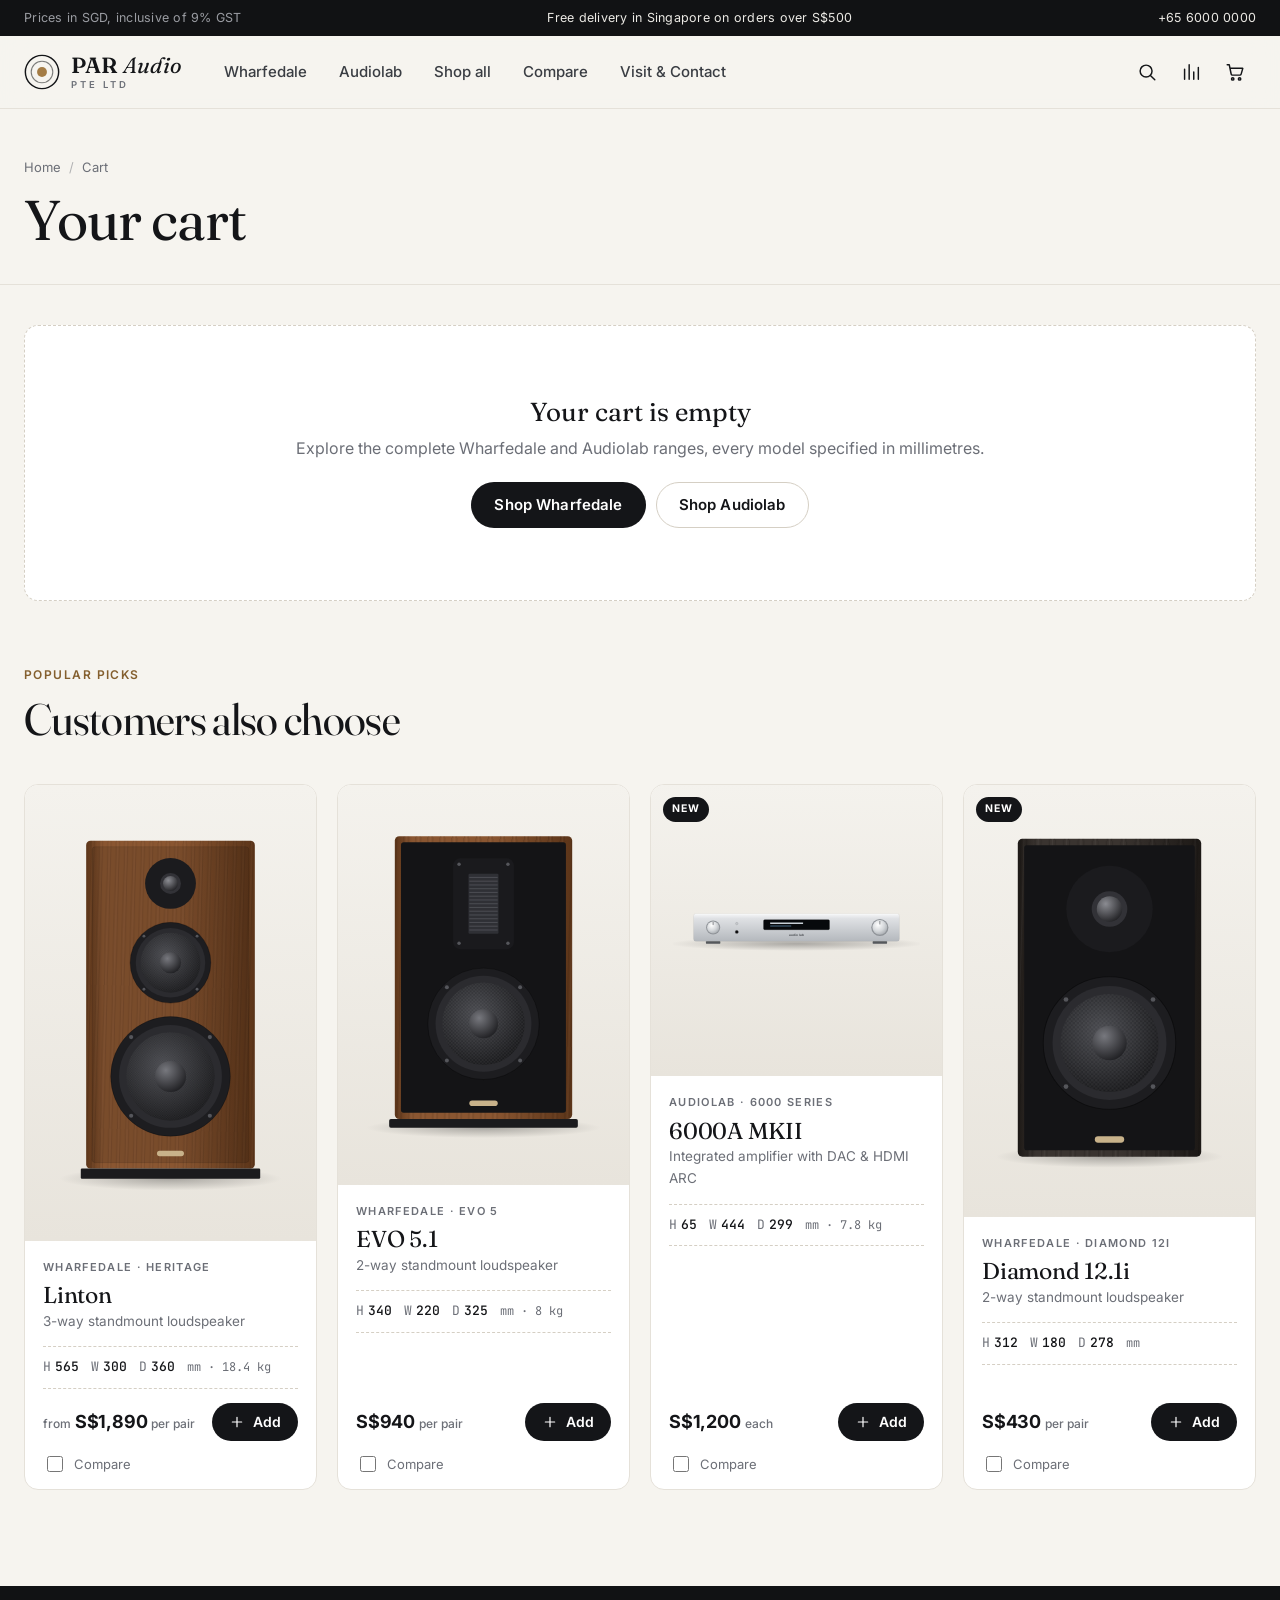
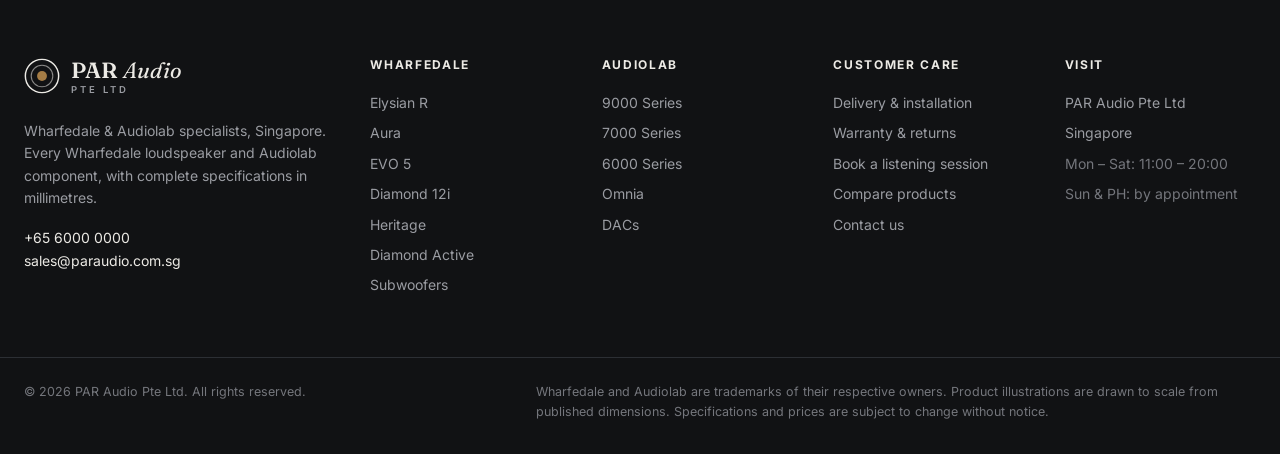
==== cart.html @ 2777f7d5 "Build PAR Audio Pte Ltd storefront for Wharfedale and Audiolab Static e-commerce site covering the c" ====
<!doctype html>
<html lang="en-SG">
<head>
  <meta charset="utf-8">
  <meta name="viewport" content="width=device-width, initial-scale=1">
  <title>Your cart — PAR Audio Pte Ltd</title>
  <meta name="description" content="Review your Wharfedale and Audiolab selection and send your order request to PAR Audio Pte Ltd.">
  <meta name="theme-color" content="#111214">
  <meta name="robots" content="noindex">
  <link rel="icon" href="assets/img/favicon.svg" type="image/svg+xml">
  <link rel="preconnect" href="https://fonts.googleapis.com">
  <link rel="preconnect" href="https://fonts.gstatic.com" crossorigin>
  <link rel="stylesheet" href="https://fonts.googleapis.com/css2?family=Fraunces:ital,opsz,wght@0,9..144,300..600;1,9..144,300..600&family=Inter:wght@400;500;600;700&family=JetBrains+Mono:wght@400;500&display=swap">
  <link rel="stylesheet" href="assets/css/styles.css">
</head>
<body data-page="cart">
  <a class="visually-hidden" href="#main">Skip to content</a>
  <header id="site-header"></header>

  <main id="main">
    <section class="page-head" id="cart-head">
      <div class="container">
        <nav class="breadcrumb" aria-label="Breadcrumb"><a href="index.html">Home</a><span aria-hidden="true">/</span><span>Cart</span></nav>
        <h1>Your cart</h1>
      </div>
    </section>
    <div class="container" id="cart-root"></div>
  </main>

  <footer id="site-footer"></footer>

  <script src="assets/js/data.js"></script>
  <script src="assets/js/render.js"></script>
  <script src="assets/js/app.js"></script>
  <script src="assets/js/pages/cart.js"></script>
</body>
</html>
---- assets/css/styles.css ----
/* =====================================================================
   PAR Audio Pte Ltd — storefront styles
   ===================================================================== */

:root {
  --paper: #f6f4ef;
  --surface: #ffffff;
  --ink: #141518;
  --ink-2: #3a3d43;
  --muted: #6c6f77;
  --line: #e5e1d9;
  --line-2: #d5cfc4;
  --accent: #a47c45;
  --accent-strong: #845f2e;
  --accent-soft: #f2e9db;
  --dark: #111214;
  --dark-2: #1b1d20;
  --dark-line: #2c2f34;
  --on-dark: #eceae5;
  --on-dark-muted: #9a9ca2;
  --ok: #2f7a4f;
  --danger: #b23b2e;
  --stage-a: #f4f2ed;
  --stage-b: #e8e4dc;

  --radius: 14px;
  --radius-sm: 8px;
  --shadow-sm: 0 1px 2px rgba(20, 21, 24, .05);
  --shadow: 0 1px 2px rgba(20, 21, 24, .04), 0 10px 30px rgba(20, 21, 24, .07);
  --shadow-lg: 0 24px 60px rgba(20, 21, 24, .16);

  --f-display: 'Fraunces', 'Iowan Old Style', 'Palatino Linotype', Georgia, serif;
  --f-body: 'Inter', -apple-system, BlinkMacSystemFont, 'Segoe UI', Roboto, Helvetica, Arial, sans-serif;
  --f-mono: 'JetBrains Mono', ui-monospace, SFMono-Regular, Menlo, Consolas, monospace;

  --header-h: 72px;
  --gutter: 24px;
}

*, *::before, *::after { box-sizing: border-box; }
html { -webkit-text-size-adjust: 100%; scroll-behavior: smooth; }
body {
  margin: 0;
  background: var(--paper);
  color: var(--ink);
  font: 400 16px/1.6 var(--f-body);
  -webkit-font-smoothing: antialiased;
  text-rendering: optimizeLegibility;
  overflow-x: hidden;
}
img, svg { display: block; max-width: 100%; }
a { color: inherit; text-decoration: none; }
button, input, select, textarea { font: inherit; color: inherit; }
button { cursor: pointer; }
h1, h2, h3, h4 { margin: 0; line-height: 1.15; font-weight: 500; }
p { margin: 0; }
ul { margin: 0; padding: 0; list-style: none; }
[hidden] { display: none !important; }
:focus-visible { outline: 2px solid var(--accent); outline-offset: 2px; border-radius: 4px; }
::selection { background: var(--accent-soft); }

.container { width: 100%; max-width: 1320px; margin: 0 auto; padding: 0 var(--gutter); }
.mono { font-family: var(--f-mono); font-feature-settings: 'zero' 0; }
.muted { color: var(--muted); }
.visually-hidden { position: absolute !important; width: 1px; height: 1px; overflow: hidden; clip: rect(0 0 0 0); white-space: nowrap; }
a.visually-hidden:focus {
  position: fixed !important; left: 16px; top: 12px; z-index: 200; width: auto; height: auto; clip: auto; overflow: visible;
  padding: 10px 16px; border-radius: 8px; background: var(--ink); color: #fff; font-weight: 600;
}

.eyebrow {
  font-size: 12px; font-weight: 600; letter-spacing: .12em; text-transform: uppercase; color: var(--accent-strong);
}
.display { font-family: var(--f-display); font-weight: 400; letter-spacing: -.015em; font-variation-settings: 'opsz' 96; }

/* ---------------------------------------------------------------------
   Buttons
   --------------------------------------------------------------------- */
.btn {
  display: inline-flex; align-items: center; justify-content: center; gap: 8px;
  height: 46px; padding: 0 22px; border-radius: 999px; border: 1px solid transparent;
  font-size: 15px; font-weight: 600; letter-spacing: .01em; white-space: nowrap;
  transition: background .2s, color .2s, border-color .2s, transform .15s, box-shadow .2s;
}
.btn svg { width: 18px; height: 18px; fill: none; stroke: currentColor; stroke-width: 1.8; stroke-linecap: round; stroke-linejoin: round; }
.btn:active { transform: translateY(1px); }
.btn-primary { background: var(--accent); color: #fff; }
.btn-primary:hover { background: var(--accent-strong); }
.btn-dark { background: var(--ink); color: #fff; }
.btn-dark:hover { background: #2a2c31; }
.btn-light { background: #fff; color: var(--ink); }
.btn-light:hover { background: var(--accent-soft); }
.btn-outline { background: transparent; border-color: var(--line-2); color: var(--ink); }
.btn-outline:hover { border-color: var(--ink); }
.btn-outline-light { background: transparent; border-color: rgba(255,255,255,.35); color: #fff; }
.btn-outline-light:hover { border-color: #fff; background: rgba(255,255,255,.06); }
.btn-ghost { background: transparent; color: var(--muted); }
.btn-ghost:hover { color: var(--ink); }
.btn-sm { height: 38px; padding: 0 16px; font-size: 14px; }
.btn-lg { height: 54px; padding: 0 30px; font-size: 16px; }
.btn-block { width: 100%; }
.btn[disabled] { opacity: .5; pointer-events: none; }

.icon-btn {
  position: relative; display: inline-grid; place-items: center; width: 42px; height: 42px;
  border-radius: 999px; border: 0; background: transparent; color: var(--ink); transition: background .2s;
}
.icon-btn:hover { background: rgba(20, 21, 24, .06); }
.icon-btn svg { width: 22px; height: 22px; fill: none; stroke: currentColor; stroke-width: 1.6; stroke-linecap: round; stroke-linejoin: round; }
.icon-btn .count {
  position: absolute; top: 3px; right: 1px; min-width: 18px; height: 18px; padding: 0 5px; border-radius: 999px;
  background: var(--accent); color: #fff; font-size: 11px; font-weight: 700; line-height: 18px; text-align: center;
}

.link-arrow { display: inline-flex; align-items: center; gap: 6px; font-weight: 600; color: var(--ink); }
.link-arrow svg { width: 18px; height: 18px; fill: none; stroke: currentColor; stroke-width: 1.8; transition: transform .2s; }
.link-arrow:hover svg { transform: translateX(3px); }

/* ---------------------------------------------------------------------
   Header
   --------------------------------------------------------------------- */
.topbar { background: var(--dark); color: var(--on-dark-muted); font-size: 12.5px; letter-spacing: .02em; }
.topbar-inner { display: flex; justify-content: space-between; align-items: center; gap: 16px; height: 36px; }
.topbar a { color: var(--on-dark); }
.topbar-mid { color: var(--on-dark); }

#site-header { position: sticky; top: 0; z-index: 50; }
.header-main {
  background: rgba(246, 244, 239, .9); backdrop-filter: saturate(1.4) blur(14px); -webkit-backdrop-filter: saturate(1.4) blur(14px);
  border-bottom: 1px solid var(--line);
}
.header-inner { display: flex; align-items: center; gap: 28px; height: var(--header-h); }
.nav-toggle { display: none; }

.logo { display: inline-flex; align-items: center; gap: 11px; color: var(--ink); flex-shrink: 0; }
.logo-mark { width: 36px; height: 36px; }
.logo-text { display: flex; flex-direction: column; line-height: 1; }
.logo-word { font-family: var(--f-display); font-size: 22px; font-weight: 600; letter-spacing: .01em; }
.logo-word span { font-weight: 400; font-style: italic; }
.logo-sub { margin-top: 4px; font-size: 9.5px; font-weight: 600; letter-spacing: .32em; text-transform: uppercase; color: var(--muted); }

.primary-nav { flex: 1; }
.nav-list { display: flex; align-items: center; gap: 4px; }
.nav-item { position: static; }
.nav-link {
  display: inline-flex; align-items: center; height: var(--header-h); padding: 0 14px;
  font-size: 15px; font-weight: 500; color: var(--ink-2); position: relative;
}
.nav-link::after {
  content: ''; position: absolute; left: 14px; right: 14px; bottom: 20px; height: 1.5px; background: var(--accent);
  transform: scaleX(0); transform-origin: left; transition: transform .25s;
}
.nav-item:hover > .nav-link, .nav-item.is-active > .nav-link { color: var(--ink); }
.nav-item:hover > .nav-link::after, .nav-item.is-active > .nav-link::after { transform: scaleX(1); }

.mega {
  position: absolute; left: 0; right: 0; top: 100%;
  background: var(--surface); border-bottom: 1px solid var(--line); box-shadow: 0 30px 50px rgba(20,21,24,.08);
  opacity: 0; visibility: hidden; transform: translateY(-6px); transition: opacity .2s, transform .2s, visibility .2s;
}
.has-menu:hover .mega, .has-menu:focus-within .mega { opacity: 1; visibility: visible; transform: none; }
.mega-inner { max-width: 1320px; margin: 0 auto; padding: 32px var(--gutter) 36px; display: grid; grid-template-columns: 1fr 1fr 1.1fr; gap: 40px; }
.mega-title { font-size: 12px; font-weight: 600; letter-spacing: .12em; text-transform: uppercase; color: var(--muted); margin-bottom: 14px; }
.mega ul li a { display: block; padding: 6px 0; font-size: 15px; color: var(--ink-2); }
.mega ul li a:hover { color: var(--accent-strong); }
.mega-feature {
  display: grid; grid-template-columns: 1fr; align-items: end; border-radius: var(--radius); padding: 18px;
  background: linear-gradient(180deg, var(--stage-a), var(--stage-b)); min-height: 220px; position: relative; overflow: hidden;
}
.mega-svg { width: 100%; height: 180px; }
.mega-feature span { position: absolute; left: 18px; top: 16px; font-family: var(--f-display); font-size: 22px; }
.mega-feature em { display: block; font-family: var(--f-body); font-style: normal; font-size: 11px; font-weight: 600; letter-spacing: .12em; text-transform: uppercase; color: var(--accent-strong); margin-bottom: 4px; }

.header-actions { display: flex; align-items: center; gap: 2px; margin-left: auto; }

/* ---------------------------------------------------------------------
   Sections & headings
   --------------------------------------------------------------------- */
.section { padding: 96px 0; }
.section-tight { padding: 64px 0; }
.section-head { display: flex; align-items: end; justify-content: space-between; gap: 24px; margin-bottom: 40px; }
.section-head h2 { font-family: var(--f-display); font-size: clamp(30px, 3.6vw, 44px); font-weight: 400; letter-spacing: -.015em; margin-top: 10px; }
.section-head p.lead { color: var(--muted); max-width: 560px; margin-top: 12px; }
.page-head { padding: 48px 0 32px; border-bottom: 1px solid var(--line); }
.page-head h1 { font-family: var(--f-display); font-size: clamp(34px, 4.4vw, 56px); font-weight: 400; letter-spacing: -.02em; margin-top: 10px; }
.page-head p { color: var(--muted); margin-top: 12px; max-width: 680px; }
.breadcrumb { display: flex; flex-wrap: wrap; gap: 8px; font-size: 13px; color: var(--muted); }
.breadcrumb a:hover { color: var(--ink); }
.breadcrumb span[aria-hidden] { opacity: .5; }

/* ---------------------------------------------------------------------
   Hero
   --------------------------------------------------------------------- */
.hero {
  position: relative; overflow: hidden; color: var(--on-dark);
  background:
    radial-gradient(1200px 600px at 78% 30%, rgba(164, 124, 69, .16), transparent 60%),
    radial-gradient(800px 500px at 10% 100%, rgba(255, 255, 255, .04), transparent 60%),
    var(--dark);
}
.hero::before {
  content: ''; position: absolute; inset: 0; opacity: .5; pointer-events: none;
  background-image: linear-gradient(rgba(255,255,255,.035) 1px, transparent 1px), linear-gradient(90deg, rgba(255,255,255,.035) 1px, transparent 1px);
  background-size: 48px 48px; mask-image: linear-gradient(180deg, transparent, #000 30%, #000 70%, transparent);
  -webkit-mask-image: linear-gradient(180deg, transparent, #000 30%, #000 70%, transparent);
}
.hero-inner { position: relative; display: grid; grid-template-columns: minmax(0, 1fr) minmax(0, 1.15fr); gap: 48px; align-items: center; padding: 88px var(--gutter) 72px; }
.hero .eyebrow { color: #d6b98a; }
.hero h1 { font-family: var(--f-display); font-weight: 300; font-size: clamp(42px, 5.6vw, 76px); line-height: 1.02; letter-spacing: -.025em; margin: 18px 0 22px; }
.hero h1 em { font-style: italic; color: #e2c697; }
.hero p.lead { font-size: 18px; color: var(--on-dark-muted); max-width: 520px; }
.hero-cta { display: flex; flex-wrap: wrap; gap: 12px; margin-top: 34px; }
.hero-stats { display: flex; gap: 40px; margin-top: 48px; padding-top: 28px; border-top: 1px solid var(--dark-line); }
.hero-stats strong { display: block; font-family: var(--f-display); font-size: 34px; font-weight: 400; color: #fff; line-height: 1; }
.hero-stats span { font-size: 13px; color: var(--on-dark-muted); }
.hero-visual { position: relative; }
.hero-visual .lineup-svg { width: 100%; height: auto; max-height: 560px; }
.hero-caption { margin-top: 14px; font-size: 12.5px; color: var(--on-dark-muted); text-align: right; letter-spacing: .02em; }
.hero-caption .mono { color: #d6b98a; }
.hero .lu-h { fill: #d6b98a; font-family: var(--f-mono); }
.hero .lu-name { fill: var(--on-dark); font-family: var(--f-body); font-weight: 600; }
.hero .lu-sub { fill: var(--on-dark-muted); font-family: var(--f-body); }
.hero .lu-axis { stroke: rgba(255,255,255,.28); stroke-width: 1; }
.hero .lu-tick { fill: var(--on-dark-muted); font-family: var(--f-mono); }
.hero .lu-ground { stroke: rgba(255,255,255,.3); stroke-width: 1; }

/* Trust strip */
.trust { background: var(--surface); border-bottom: 1px solid var(--line); }
.trust-inner { display: grid; grid-template-columns: repeat(4, 1fr); }
.trust-item { display: flex; align-items: center; gap: 14px; padding: 26px 24px; border-right: 1px solid var(--line); }
.trust-item:last-child { border-right: 0; }
.trust-item svg { width: 28px; height: 28px; flex-shrink: 0; fill: none; stroke: var(--accent-strong); stroke-width: 1.5; stroke-linecap: round; stroke-linejoin: round; }
.trust-item strong { display: block; font-size: 14.5px; font-weight: 600; }
.trust-item span { font-size: 13px; color: var(--muted); }

/* ---------------------------------------------------------------------
   Brand panels
   --------------------------------------------------------------------- */
.brand-grid { display: grid; grid-template-columns: 1fr 1fr; gap: 24px; }
.brand-panel {
  position: relative; display: flex; flex-direction: column; justify-content: space-between;
  border-radius: var(--radius); overflow: hidden; padding: 40px; color: var(--on-dark); isolation: isolate;
}
.brand-panel.wharfedale { background: linear-gradient(160deg, #2a2019, #120f0d 70%); }
.brand-panel.audiolab { background: linear-gradient(160deg, #22252a, #0f1012 70%); }
.brand-panel .eyebrow { color: #d6b98a; }
.brand-panel h3 { font-family: var(--f-display); font-size: 44px; font-weight: 400; letter-spacing: -.02em; margin: 10px 0 14px; }
.brand-panel p { color: var(--on-dark-muted); max-width: 440px; }
.brand-panel .bp-visual { width: 100%; height: 280px; margin: 28px 0 4px; }
.brand-panel .bp-visual svg { width: 100%; height: 100%; }
.brand-panel .bp-visual .lu-ground { stroke: rgba(255,255,255,.18); }
.brand-meta { display: flex; flex-wrap: wrap; gap: 10px 18px; margin-top: 18px; font-size: 13px; color: var(--on-dark-muted); }
.brand-meta b { color: #fff; font-weight: 600; }
.series-chips { display: flex; flex-wrap: wrap; gap: 8px; margin-top: 28px; }
.series-chips a {
  padding: 7px 14px; border: 1px solid rgba(255,255,255,.18); border-radius: 999px; font-size: 13px; color: var(--on-dark);
  background: rgba(0,0,0,.25); backdrop-filter: blur(6px); transition: border-color .2s, background .2s;
}
.series-chips a:hover { border-color: #d6b98a; background: rgba(214,185,138,.12); }

/* ---------------------------------------------------------------------
   Category tiles
   --------------------------------------------------------------------- */
.cat-grid { display: grid; grid-template-columns: repeat(6, 1fr); gap: 16px; }
.cat-tile {
  display: flex; flex-direction: column; border-radius: var(--radius); background: var(--surface); border: 1px solid var(--line);
  overflow: hidden; transition: border-color .2s, box-shadow .2s, transform .2s;
}
.cat-tile:hover { border-color: var(--line-2); box-shadow: var(--shadow); transform: translateY(-2px); }
.cat-tile .ct-media { height: 150px; background: linear-gradient(180deg, var(--stage-a), var(--stage-b)); padding: 14px; }
.cat-tile .ct-media svg { width: 100%; height: 100%; }
.cat-tile .ct-body { padding: 14px 16px 16px; }
.cat-tile strong { display: block; font-size: 14.5px; font-weight: 600; line-height: 1.3; }
.cat-tile span { font-size: 12.5px; color: var(--muted); }

/* ---------------------------------------------------------------------
   Product cards
   --------------------------------------------------------------------- */
.grid { display: grid; grid-template-columns: repeat(4, minmax(0, 1fr)); gap: 20px; }
.grid-3 { grid-template-columns: repeat(3, minmax(0, 1fr)); }
.card {
  display: flex; flex-direction: column; background: var(--surface); border: 1px solid var(--line); border-radius: var(--radius);
  overflow: hidden; transition: box-shadow .25s, border-color .25s, transform .25s;
}
.card:hover { box-shadow: var(--shadow); border-color: var(--line-2); transform: translateY(-2px); }
.card-media { position: relative; display: block; aspect-ratio: 1 / 1; padding: 22px; background: linear-gradient(180deg, var(--stage-a), var(--stage-b)); }
.card-svg { width: 100%; height: 100%; transition: transform .4s cubic-bezier(.2,.7,.2,1); }
.card:hover .card-svg { transform: scale(1.035); }
.card-badges { position: absolute; top: 12px; left: 12px; display: flex; gap: 6px; z-index: 1; }
.badge {
  display: inline-block; padding: 4px 9px; border-radius: 999px; background: var(--ink); color: #fff;
  font-size: 10.5px; font-weight: 700; letter-spacing: .08em; text-transform: uppercase;
}
.badge-gold { background: var(--accent); }
.card-body { display: flex; flex-direction: column; flex: 1; padding: 18px 18px 14px; }
.card-body .eyebrow { font-size: 11px; color: var(--muted); }
.card-title { font-family: var(--f-display); font-size: 23px; font-weight: 400; letter-spacing: -.01em; margin-top: 6px; }
.card-title a:hover { color: var(--accent-strong); }
.card-type { font-size: 13.5px; color: var(--muted); margin-top: 2px; }
.card-dims {
  display: flex; flex-wrap: wrap; align-items: baseline; gap: 4px 12px; margin: 14px 0 0; padding: 10px 0;
  border-top: 1px dashed var(--line-2); border-bottom: 1px dashed var(--line-2); font-family: var(--f-mono); font-size: 13px;
}
.card-dims div { display: flex; gap: 4px; }
.card-dims dt { color: var(--muted); }
.card-dims dd { margin: 0; color: var(--ink); font-weight: 500; }
.card-dims .unit { color: var(--muted); font-size: 12px; }
.card-foot { display: flex; align-items: center; justify-content: space-between; gap: 10px; margin-top: auto; padding-top: 14px; }
.price { font-size: 18px; font-weight: 700; letter-spacing: -.01em; }
.price small { font-size: 12px; font-weight: 500; color: var(--muted); letter-spacing: 0; }
.price .from { font-size: 12px; font-weight: 500; color: var(--muted); }
.price-request { font-size: 15px; color: var(--accent-strong); }
.card-foot .btn svg { width: 16px; height: 16px; }
.compare-toggle { display: inline-flex; align-items: center; gap: 8px; margin-top: 12px; font-size: 13px; color: var(--muted); cursor: pointer; user-select: none; }
.compare-toggle input { width: 16px; height: 16px; accent-color: var(--accent); }
.compare-toggle:hover { color: var(--ink); }

/* ---------------------------------------------------------------------
   Fit tool / dark band
   --------------------------------------------------------------------- */
.band-dark { background: var(--dark); color: var(--on-dark); }
.fit { display: grid; grid-template-columns: 1fr 1fr; gap: 64px; align-items: center; }
.fit h2 { font-family: var(--f-display); font-size: clamp(32px, 3.8vw, 48px); font-weight: 400; letter-spacing: -.02em; margin: 12px 0 16px; }
.fit p { color: var(--on-dark-muted); max-width: 520px; }
.fit .eyebrow { color: #d6b98a; }
.fit-form { background: var(--dark-2); border: 1px solid var(--dark-line); border-radius: var(--radius); padding: 30px; }
.fit-fields { display: grid; grid-template-columns: repeat(3, 1fr); gap: 14px; }
.fit-form label { display: block; font-size: 12px; font-weight: 600; letter-spacing: .1em; text-transform: uppercase; color: var(--on-dark-muted); margin-bottom: 8px; }
.input-unit { position: relative; }
.input-unit input {
  width: 100%; height: 52px; padding: 0 44px 0 16px; border-radius: 10px; border: 1px solid var(--dark-line); background: #0c0d0f;
  color: #fff; font-family: var(--f-mono); font-size: 18px;
}
.input-unit input:focus { outline: none; border-color: #d6b98a; }
.input-unit::after { content: 'mm'; position: absolute; right: 14px; top: 50%; transform: translateY(-50%); font-family: var(--f-mono); font-size: 13px; color: var(--on-dark-muted); pointer-events: none; }
.fit-form select {
  width: 100%; height: 48px; padding: 0 14px; border-radius: 10px; border: 1px solid var(--dark-line); background: #0c0d0f; color: #fff;
}
.fit-row { display: grid; grid-template-columns: 1fr auto; gap: 14px; align-items: end; margin-top: 18px; }
.fit-note { margin-top: 14px; font-size: 13px; color: var(--on-dark-muted); }
.fit-note .mono { color: #d6b98a; }

/* Series list */
.series-list { display: grid; grid-template-columns: repeat(3, 1fr); gap: 0; border-top: 1px solid var(--line); }
.series-item { display: grid; grid-template-columns: 1fr auto; gap: 10px; padding: 26px 24px 26px 0; border-bottom: 1px solid var(--line); }
.series-item h3 { font-family: var(--f-display); font-size: 24px; font-weight: 400; }
.series-item p { font-size: 14px; color: var(--muted); margin-top: 6px; max-width: 340px; }
.series-item .count { font-family: var(--f-mono); font-size: 13px; color: var(--muted); }
.series-item:hover h3 { color: var(--accent-strong); }

/* Services */
.services { display: grid; grid-template-columns: repeat(3, 1fr); gap: 20px; }
.service { padding: 32px; border-radius: var(--radius); background: var(--surface); border: 1px solid var(--line); }
.service svg { width: 34px; height: 34px; fill: none; stroke: var(--accent-strong); stroke-width: 1.4; stroke-linecap: round; stroke-linejoin: round; }
.service h3 { font-family: var(--f-display); font-size: 24px; font-weight: 400; margin: 18px 0 10px; }
.service p { color: var(--muted); font-size: 15px; }

/* ---------------------------------------------------------------------
   Shop
   --------------------------------------------------------------------- */
.shop { display: grid; grid-template-columns: 280px minmax(0, 1fr); gap: 40px; padding-top: 36px; padding-bottom: 96px; }
.filters { position: sticky; top: calc(var(--header-h) + 20px); align-self: start; max-height: calc(100vh - var(--header-h) - 40px); overflow: auto; padding-right: 6px; }
.filters-head { display: flex; align-items: center; justify-content: space-between; margin-bottom: 8px; }
.filters-head h2 { font-size: 15px; font-weight: 700; }
.filters-head > div { display: flex; align-items: center; gap: 4px; }
.filter-group { padding: 18px 0; border-bottom: 1px solid var(--line); }
.filter-group h3 { font-size: 12px; font-weight: 700; letter-spacing: .12em; text-transform: uppercase; color: var(--muted); margin-bottom: 12px; }
.filter-option { display: flex; align-items: center; gap: 10px; padding: 5px 0; font-size: 14.5px; cursor: pointer; }
.filter-option input { width: 17px; height: 17px; accent-color: var(--ink); margin: 0; }
.filter-option .n { margin-left: auto; font-family: var(--f-mono); font-size: 12px; color: var(--muted); }
.filter-sub { font-size: 11.5px; font-weight: 600; letter-spacing: .08em; text-transform: uppercase; color: var(--muted); margin: 10px 0 4px; }
.filter-dims { display: grid; grid-template-columns: 1fr 1fr 1fr; gap: 8px; }
.filter-dims label { font-size: 11px; font-weight: 600; color: var(--muted); letter-spacing: .06em; }
.filter-dims input, .price-range input {
  width: 100%; height: 40px; padding: 0 10px; margin-top: 4px; border: 1px solid var(--line-2); border-radius: 8px; background: var(--surface);
  font-family: var(--f-mono); font-size: 14px;
}
.filter-dims input:focus, .price-range input:focus { outline: none; border-color: var(--ink); }
.filter-help { font-size: 12.5px; color: var(--muted); margin-top: 8px; }
.price-range { display: grid; grid-template-columns: 1fr 1fr; gap: 8px; }
.price-range label { font-size: 11px; font-weight: 600; color: var(--muted); letter-spacing: .06em; }

.results-bar { display: flex; flex-wrap: wrap; align-items: center; justify-content: space-between; gap: 14px; margin-bottom: 20px; }
.results-count { font-size: 14px; color: var(--muted); }
.results-count strong { color: var(--ink); }
.results-tools { display: flex; align-items: center; gap: 10px; }
.select {
  height: 40px; padding: 0 36px 0 14px; border-radius: 999px; border: 1px solid var(--line-2); background: var(--surface);
  appearance: none; -webkit-appearance: none; font-size: 14px;
  background-image: url("data:image/svg+xml,%3Csvg xmlns='http://www.w3.org/2000/svg' viewBox='0 0 24 24' fill='none' stroke='%23141518' stroke-width='2'%3E%3Cpath d='M6 9l6 6 6-6'/%3E%3C/svg%3E");
  background-repeat: no-repeat; background-position: right 12px center; background-size: 14px;
}
.chips { display: flex; flex-wrap: wrap; gap: 8px; margin-bottom: 18px; }
.chip {
  display: inline-flex; align-items: center; gap: 6px; padding: 6px 8px 6px 12px; border-radius: 999px; background: var(--surface);
  border: 1px solid var(--line-2); font-size: 13px;
}
.chip button { display: grid; place-items: center; width: 20px; height: 20px; border: 0; border-radius: 999px; background: var(--paper); padding: 0; }
.chip button svg { width: 12px; height: 12px; fill: none; stroke: currentColor; stroke-width: 2.2; }
.chip button:hover { background: var(--ink); color: #fff; }
.filters-toggle { display: none; }
.empty { padding: 72px 24px; text-align: center; border: 1px dashed var(--line-2); border-radius: var(--radius); background: var(--surface); }
.empty h3 { font-family: var(--f-display); font-size: 26px; font-weight: 400; margin-bottom: 8px; }
.empty p { color: var(--muted); margin-bottom: 20px; }

/* ---------------------------------------------------------------------
   Product page
   --------------------------------------------------------------------- */
.pdp { display: grid; grid-template-columns: minmax(0, 1.15fr) minmax(0, 1fr); gap: 56px; padding: 28px 0 72px; align-items: start; }
.pdp-media { position: sticky; top: calc(var(--header-h) + 20px); }
.pdp-stage {
  position: relative; aspect-ratio: 1 / 1; border-radius: var(--radius); padding: 48px;
  background: radial-gradient(70% 60% at 50% 40%, #fbfaf7, transparent 70%), linear-gradient(180deg, var(--stage-a), var(--stage-b));
  border: 1px solid var(--line);
}
.pdp-stage .pdp-svg { width: 100%; height: 100%; }
.pdp-stage .card-badges { top: 18px; left: 18px; }
.scale-note { position: absolute; right: 18px; bottom: 16px; display: inline-flex; align-items: center; gap: 6px; font-size: 12px; color: var(--muted); }
.scale-note svg { width: 18px; height: 18px; fill: none; stroke: currentColor; stroke-width: 1.4; }
.pdp-views { display: flex; gap: 10px; margin-top: 12px; }
.pdp-views button {
  flex: 1; height: 42px; border-radius: 10px; border: 1px solid var(--line-2); background: var(--surface); font-size: 13.5px; font-weight: 600; color: var(--muted);
}
.pdp-views button[aria-pressed="true"] { border-color: var(--ink); color: var(--ink); }
.pdp-stage .dim-svg { width: 100%; height: 100%; }

.pdp-info h1 { font-family: var(--f-display); font-size: clamp(38px, 4.4vw, 58px); font-weight: 400; letter-spacing: -.02em; margin: 10px 0 6px; }
.pdp-type { font-size: 17px; color: var(--muted); }
.pdp-summary { font-size: 16.5px; color: var(--ink-2); margin-top: 20px; }
.pdp-price { display: flex; align-items: baseline; flex-wrap: wrap; gap: 10px; margin-top: 26px; }
.pdp-price .price { font-size: 32px; }
.pdp-price .gst { font-size: 13px; color: var(--muted); }

.keydims {
  display: grid; grid-template-columns: repeat(4, 1fr); margin-top: 26px; border: 1px solid var(--line); border-radius: var(--radius); background: var(--surface); overflow: hidden;
}
.keydims div { padding: 16px 16px 14px; border-right: 1px solid var(--line); }
.keydims div:last-child { border-right: 0; }
.keydims span { display: block; font-size: 11px; font-weight: 700; letter-spacing: .12em; text-transform: uppercase; color: var(--muted); }
.keydims strong { display: block; margin-top: 6px; font-family: var(--f-mono); font-size: 22px; font-weight: 500; letter-spacing: -.02em; }
.keydims strong small { font-size: 12px; color: var(--muted); font-weight: 400; margin-left: 2px; }
.dims-note { font-size: 12.5px; color: var(--muted); margin-top: 8px; }

.opt-group { margin-top: 26px; }
.opt-label { display: flex; justify-content: space-between; font-size: 13px; font-weight: 600; margin-bottom: 10px; }
.opt-label span { color: var(--muted); font-weight: 500; }
.swatches { display: flex; flex-wrap: wrap; gap: 10px; }
.swatch {
  width: 40px; height: 40px; border-radius: 999px; border: 1px solid var(--line-2); padding: 3px; background: var(--surface);
}
.swatch i { display: block; width: 100%; height: 100%; border-radius: 999px; box-shadow: inset 0 0 0 1px rgba(0,0,0,.08); }
.swatch[aria-pressed="true"] { border: 2px solid var(--ink); padding: 2px; }
.variants { display: grid; gap: 10px; }
.variant {
  display: flex; align-items: center; justify-content: space-between; gap: 12px; padding: 14px 16px; border-radius: 12px;
  border: 1px solid var(--line-2); background: var(--surface); text-align: left; font-size: 14.5px;
}
.variant b { font-weight: 700; }
.variant[aria-pressed="true"] { border: 2px solid var(--ink); padding: 13px 15px; }
.buy-row { display: flex; gap: 12px; margin-top: 28px; }
.qty { display: inline-flex; align-items: center; border: 1px solid var(--line-2); border-radius: 999px; background: var(--surface); height: 54px; }
.qty button { width: 44px; height: 100%; border: 0; background: none; font-size: 20px; color: var(--ink-2); }
.qty input { width: 40px; border: 0; background: none; text-align: center; font-family: var(--f-mono); font-size: 16px; -moz-appearance: textfield; }
.qty input::-webkit-outer-spin-button, .qty input::-webkit-inner-spin-button { -webkit-appearance: none; margin: 0; }
.qty-sm { height: 40px; }
.qty-sm button { width: 34px; font-size: 17px; }
.buy-row .btn-lg { flex: 1; }
.pdp-secondary { display: flex; flex-wrap: wrap; gap: 18px; margin-top: 16px; font-size: 14px; }
.pdp-secondary a, .pdp-secondary button { display: inline-flex; align-items: center; gap: 6px; background: none; border: 0; padding: 0; color: var(--ink-2); font-weight: 500; }
.pdp-secondary a:hover, .pdp-secondary button:hover { color: var(--accent-strong); }
.pdp-secondary svg { width: 18px; height: 18px; fill: none; stroke: currentColor; stroke-width: 1.6; }
.pdp-secondary button.is-on { color: var(--accent-strong); }
.highlights { margin-top: 28px; display: grid; gap: 10px; }
.highlights li { position: relative; padding-left: 26px; font-size: 15px; color: var(--ink-2); }
.highlights li::before { content: ''; position: absolute; left: 2px; top: 9px; width: 12px; height: 6px; border-left: 2px solid var(--accent); border-bottom: 2px solid var(--accent); transform: rotate(-45deg); }
.assurance { display: grid; grid-template-columns: 1fr 1fr; gap: 12px; margin-top: 28px; }
.assurance div { display: flex; gap: 12px; padding: 14px; border-radius: 12px; background: var(--surface); border: 1px solid var(--line); font-size: 13px; color: var(--muted); }
.assurance strong { display: block; color: var(--ink); font-size: 13.5px; }
.assurance svg { width: 24px; height: 24px; flex-shrink: 0; fill: none; stroke: var(--accent-strong); stroke-width: 1.5; stroke-linecap: round; stroke-linejoin: round; }

.tabs { border-top: 1px solid var(--line); }
.tab-list { display: flex; gap: 6px; border-bottom: 1px solid var(--line); overflow-x: auto; }
.tab-list button {
  padding: 18px 18px 16px; border: 0; background: none; font-size: 15px; font-weight: 600; color: var(--muted); white-space: nowrap;
  border-bottom: 2px solid transparent; margin-bottom: -1px;
}
.tab-list button[aria-selected="true"] { color: var(--ink); border-bottom-color: var(--ink); }
.tab-panel { padding: 40px 0 72px; }

.dim-wrap { display: grid; grid-template-columns: minmax(0, 1.6fr) minmax(0, 1fr); gap: 40px; align-items: start; }
.dim-figure { margin: 0; padding: 28px; border-radius: var(--radius); background: var(--surface); border: 1px solid var(--line);
  background-image: linear-gradient(var(--line) 1px, transparent 1px), linear-gradient(90deg, var(--line) 1px, transparent 1px);
  background-size: 24px 24px; background-position: -1px -1px; }
.dim-figure .dim-svg { width: 100%; height: auto; max-height: 560px; color: var(--ink); }
.dim-figure figcaption { margin-top: 14px; font-size: 12.5px; color: var(--muted); }
.dim-svg .dim-line, .dim-svg .dim-ext { stroke: var(--accent-strong); stroke-width: 1; fill: none; }
.dim-svg .dim-ext { stroke-opacity: .55; }
.dim-svg .dim-arrow { fill: var(--accent-strong); }
.dim-svg .dim-text { fill: var(--ink); font-family: var(--f-mono); font-weight: 500; }
.dim-svg .view-label { fill: var(--muted); font-family: var(--f-body); font-weight: 700; letter-spacing: .18em; }
.dim-table h3 { font-family: var(--f-display); font-size: 26px; font-weight: 400; margin-bottom: 16px; }
.dim-table .tip { margin-top: 18px; padding: 16px; border-radius: 12px; background: var(--accent-soft); font-size: 14px; color: var(--ink-2); }

.spec-table { width: 100%; border-collapse: collapse; font-size: 15px; }
.spec-table th, .spec-table td { text-align: left; vertical-align: top; padding: 14px 0; border-bottom: 1px solid var(--line); }
.spec-table th { width: 42%; padding-right: 20px; font-weight: 500; color: var(--muted); }
.spec-table td { color: var(--ink); }
.spec-table td.mono { font-size: 14.5px; }
.spec-cols { display: grid; grid-template-columns: 1fr 1fr; gap: 0 56px; }
.spec-cols h3 { font-family: var(--f-display); font-size: 26px; font-weight: 400; margin-bottom: 10px; }
.spec-disclaimer { margin-top: 20px; font-size: 13px; color: var(--muted); }

.info-cols { display: grid; grid-template-columns: repeat(3, 1fr); gap: 32px; }
.info-cols h3 { font-family: var(--f-display); font-size: 22px; font-weight: 400; margin-bottom: 10px; }
.info-cols p { color: var(--muted); font-size: 15px; }

/* ---------------------------------------------------------------------
   Compare
   --------------------------------------------------------------------- */
.compare-scale { margin: 32px 0 8px; padding: 28px 28px 18px; background: var(--surface); border: 1px solid var(--line); border-radius: var(--radius); }
.compare-scale .lineup-svg { width: 100%; height: auto; max-height: 520px; }
.compare-scale .lu-h { fill: var(--accent-strong); font-family: var(--f-mono); font-weight: 500; }
.compare-scale .lu-name { fill: var(--ink); font-family: var(--f-body); font-weight: 600; }
.compare-scale .lu-sub { fill: var(--muted); font-family: var(--f-body); }
.compare-scale .lu-axis { stroke: var(--line-2); stroke-width: 1; }
.compare-scale .lu-tick { fill: var(--muted); font-family: var(--f-mono); }
.compare-scale .lu-ground { stroke: var(--ink); stroke-width: 1; }
.compare-scale p { font-size: 13px; color: var(--muted); margin-top: 10px; }
.cmp-wrap { overflow-x: auto; margin-top: 24px; border: 1px solid var(--line); border-radius: var(--radius); background: var(--surface); }
.cmp-table { width: 100%; min-width: 760px; border-collapse: collapse; font-size: 14.5px; table-layout: fixed; }
.cmp-table th, .cmp-table td { padding: 14px 18px; border-bottom: 1px solid var(--line); text-align: left; vertical-align: top; }
.cmp-table thead th { vertical-align: bottom; }
.cmp-table tbody th { width: 200px; color: var(--muted); font-weight: 500; background: #fbfaf8; position: sticky; left: 0; }
.cmp-table thead th:first-child { background: #fbfaf8; position: sticky; left: 0; z-index: 1; }
.cmp-table tr.group th { background: var(--paper); font-size: 11.5px; font-weight: 700; letter-spacing: .12em; text-transform: uppercase; color: var(--ink); }
.cmp-table td.mono { font-size: 14px; }
.cmp-table td.best { color: var(--accent-strong); font-weight: 600; }
.cmp-head { display: flex; flex-direction: column; gap: 6px; }
.cmp-head .cmp-thumb { height: 140px; border-radius: 10px; background: linear-gradient(180deg, var(--stage-a), var(--stage-b)); padding: 12px; }
.cmp-head .cmp-thumb svg { width: 100%; height: 100%; }
.cmp-head a.name { font-family: var(--f-display); font-size: 20px; font-weight: 400; }
.cmp-head .remove { align-self: start; border: 0; background: none; padding: 0; font-size: 12.5px; color: var(--muted); text-decoration: underline; }
.cmp-add { display: flex; flex-wrap: wrap; gap: 12px; align-items: center; margin-top: 24px; }
.cmp-add .select { min-width: 280px; }

/* ---------------------------------------------------------------------
   Cart & checkout
   --------------------------------------------------------------------- */
.cart-layout { display: grid; grid-template-columns: minmax(0, 1.5fr) minmax(0, 1fr); gap: 40px; padding: 36px 0 96px; align-items: start; }
.cart-lines { background: var(--surface); border: 1px solid var(--line); border-radius: var(--radius); }
.cart-line { display: grid; grid-template-columns: 110px minmax(0, 1fr) auto; gap: 20px; padding: 20px; border-bottom: 1px solid var(--line); align-items: center; }
.cart-line:last-child { border-bottom: 0; }
.cart-thumb { width: 110px; height: 110px; border-radius: 10px; background: linear-gradient(180deg, var(--stage-a), var(--stage-b)); padding: 10px; }
.cart-thumb svg { width: 100%; height: 100%; }
.cart-line h3 { font-family: var(--f-display); font-size: 22px; font-weight: 400; }
.cart-meta { font-size: 13.5px; color: var(--muted); margin-top: 4px; }
.cart-meta .mono { font-size: 12.5px; }
.cart-actions { display: flex; align-items: center; gap: 14px; margin-top: 12px; }
.link-btn { border: 0; background: none; padding: 0; font-size: 13px; color: var(--muted); text-decoration: underline; }
.link-btn:hover { color: var(--danger); }
.cart-line-total { text-align: right; font-weight: 700; font-size: 17px; white-space: nowrap; }
.cart-line-total small { display: block; font-weight: 400; font-size: 12.5px; color: var(--muted); }

.summary { position: sticky; top: calc(var(--header-h) + 20px); background: var(--surface); border: 1px solid var(--line); border-radius: var(--radius); padding: 28px; }
.summary h2 { font-family: var(--f-display); font-size: 28px; font-weight: 400; margin-bottom: 18px; }
.sum-row { display: flex; justify-content: space-between; padding: 8px 0; font-size: 15px; }
.sum-row.total { margin-top: 10px; padding-top: 16px; border-top: 1px solid var(--line); font-size: 20px; font-weight: 700; }
.sum-row .muted { font-size: 13.5px; }
.sum-note { font-size: 13px; color: var(--muted); margin-top: 10px; }
.progress { height: 6px; border-radius: 999px; background: var(--paper); margin: 8px 0 16px; overflow: hidden; }
.progress i { display: block; height: 100%; background: var(--accent); border-radius: 999px; }

.form-card { margin-top: 32px; background: var(--surface); border: 1px solid var(--line); border-radius: var(--radius); padding: 28px; }
.form-card h2 { font-family: var(--f-display); font-size: 28px; font-weight: 400; margin-bottom: 6px; }
.form-card > p { color: var(--muted); font-size: 14.5px; margin-bottom: 22px; }
.form-grid { display: grid; grid-template-columns: 1fr 1fr; gap: 16px; }
.form-grid .full { grid-column: 1 / -1; }
.field label { display: block; font-size: 13px; font-weight: 600; margin-bottom: 6px; }
.field input, .field select, .field textarea {
  width: 100%; height: 48px; padding: 0 14px; border-radius: 10px; border: 1px solid var(--line-2); background: #fff; font-size: 15px;
}
.field textarea { height: auto; min-height: 110px; padding: 12px 14px; resize: vertical; }
.field input:focus, .field select:focus, .field textarea:focus { outline: none; border-color: var(--ink); box-shadow: 0 0 0 3px rgba(20,21,24,.06); }
.field .err { display: none; font-size: 12.5px; color: var(--danger); margin-top: 6px; }
.field.invalid input, .field.invalid select, .field.invalid textarea { border-color: var(--danger); }
.field.invalid .err { display: block; }
.radio-cards { display: grid; grid-template-columns: repeat(3, 1fr); gap: 10px; }
.radio-card { position: relative; display: block; padding: 14px; border: 1px solid var(--line-2); border-radius: 12px; cursor: pointer; font-size: 14px; }
.radio-card input { position: absolute; opacity: 0; }
.radio-card strong { display: block; font-size: 14.5px; }
.radio-card span { color: var(--muted); font-size: 12.5px; }
.radio-card:has(input:checked) { border: 2px solid var(--ink); padding: 13px; }
.radio-card:has(input:focus-visible) { outline: 2px solid var(--accent); outline-offset: 2px; }
.form-actions { display: flex; flex-wrap: wrap; align-items: center; gap: 16px; margin-top: 24px; }
.form-actions p { font-size: 13px; color: var(--muted); flex: 1; min-width: 220px; }

.confirm { max-width: 760px; margin: 48px auto 96px; background: var(--surface); border: 1px solid var(--line); border-radius: var(--radius); padding: 44px; text-align: center; }
.confirm .tick { width: 64px; height: 64px; margin: 0 auto 20px; border-radius: 999px; display: grid; place-items: center; background: var(--accent-soft); }
.confirm .tick svg { width: 30px; height: 30px; fill: none; stroke: var(--accent-strong); stroke-width: 2.2; stroke-linecap: round; stroke-linejoin: round; }
.confirm h1 { font-family: var(--f-display); font-size: 40px; font-weight: 400; }
.confirm p { color: var(--muted); margin-top: 12px; }
.confirm .ref { display: inline-block; margin-top: 18px; padding: 8px 14px; border-radius: 8px; background: var(--paper); font-family: var(--f-mono); font-size: 15px; }
.confirm .actions { display: flex; flex-wrap: wrap; justify-content: center; gap: 12px; margin-top: 28px; }
.confirm table { width: 100%; margin-top: 28px; border-collapse: collapse; text-align: left; font-size: 14px; }
.confirm td { padding: 10px 0; border-bottom: 1px solid var(--line); }
.confirm td:last-child { text-align: right; white-space: nowrap; }

/* ---------------------------------------------------------------------
   Contact
   --------------------------------------------------------------------- */
.contact-grid { display: grid; grid-template-columns: minmax(0, 1fr) minmax(0, 1.2fr); gap: 48px; padding: 48px 0 32px; align-items: start; }
.contact-card { background: var(--dark); color: var(--on-dark); border-radius: var(--radius); padding: 36px; }
.contact-card h2 { font-family: var(--f-display); font-size: 30px; font-weight: 400; margin-bottom: 20px; }
.contact-card dl { margin: 0; display: grid; gap: 18px; }
.contact-card dt { font-size: 11.5px; font-weight: 700; letter-spacing: .14em; text-transform: uppercase; color: #d6b98a; }
.contact-card dd { margin: 4px 0 0; color: var(--on-dark); }
.contact-card dd a:hover { color: #d6b98a; }
.contact-card .btn { margin-top: 26px; }
.policy-grid { display: grid; grid-template-columns: repeat(3, 1fr); gap: 20px; padding: 32px 0 96px; }
.policy { background: var(--surface); border: 1px solid var(--line); border-radius: var(--radius); padding: 28px; scroll-margin-top: calc(var(--header-h) + 60px); }
.policy h3 { font-family: var(--f-display); font-size: 24px; font-weight: 400; margin-bottom: 10px; }
.policy p, .policy li { color: var(--muted); font-size: 14.5px; }
.policy ul { margin-top: 10px; display: grid; gap: 6px; }
.policy li { padding-left: 16px; position: relative; }
.policy li::before { content: ''; position: absolute; left: 0; top: 10px; width: 6px; height: 6px; border-radius: 999px; background: var(--accent); }

/* ---------------------------------------------------------------------
   Footer
   --------------------------------------------------------------------- */
#site-footer { background: var(--dark); color: var(--on-dark-muted); padding-top: 72px; }
#site-footer .logo { color: var(--on-dark); }
#site-footer .logo-sub { color: var(--on-dark-muted); }
.footer-grid { display: grid; grid-template-columns: 1.6fr repeat(4, 1fr); gap: 40px; padding-bottom: 56px; }
.footer-brand p { margin-top: 18px; font-size: 14px; max-width: 340px; }
.footer-contact a { color: var(--on-dark); }
#site-footer h4 { font-size: 12px; font-weight: 700; letter-spacing: .14em; text-transform: uppercase; color: var(--on-dark); margin-bottom: 16px; }
#site-footer ul li { padding: 4px 0; font-size: 14px; }
#site-footer ul li a:hover { color: #fff; }
#site-footer .muted { color: #74767c; }
.footer-legal { display: flex; flex-wrap: wrap; justify-content: space-between; gap: 12px 40px; padding-top: 24px; padding-bottom: 32px; border-top: 1px solid var(--dark-line); font-size: 12.5px; color: #74767c; }
.footer-legal p:last-child { max-width: 720px; }

/* ---------------------------------------------------------------------
   Search overlay, compare bar, toast
   --------------------------------------------------------------------- */
.search-overlay { position: fixed; inset: 0; z-index: 100; background: rgba(17, 18, 20, .55); backdrop-filter: blur(4px); }
.search-panel { background: var(--surface); padding-top: 18px; padding-bottom: 24px; border-radius: 0 0 var(--radius) var(--radius); box-shadow: var(--shadow-lg); max-width: 1320px; }
.search-form { display: flex; align-items: center; gap: 12px; border-bottom: 1px solid var(--line); padding-bottom: 14px; }
.search-form > svg { width: 24px; height: 24px; fill: none; stroke: var(--muted); stroke-width: 1.6; flex-shrink: 0; }
.search-form input { flex: 1; min-width: 0; height: 52px; border: 0; background: none; font-family: var(--f-display); font-size: 26px; }
.search-form input:focus { outline: none; }
.search-hint { font-size: 12px; font-weight: 700; letter-spacing: .12em; text-transform: uppercase; color: var(--muted); margin: 18px 0 8px; }
.search-results ul { display: grid; grid-template-columns: 1fr 1fr; gap: 4px 24px; }
.search-results a { display: grid; grid-template-columns: 56px minmax(0, 1fr) auto; align-items: center; gap: 14px; padding: 8px; border-radius: 10px; }
.search-results a:hover { background: var(--paper); }
.sr-thumb { width: 56px; height: 56px; border-radius: 8px; background: linear-gradient(180deg, var(--stage-a), var(--stage-b)); padding: 5px; }
.sr-thumb svg { width: 100%; height: 100%; }
.sr-name { display: block; font-weight: 600; font-size: 15px; }
.sr-meta { display: block; font-size: 12.5px; color: var(--muted); white-space: nowrap; overflow: hidden; text-overflow: ellipsis; }
.sr-price { font-weight: 700; font-size: 14px; }
.search-empty { color: var(--muted); padding: 16px 0; }
body.search-open { overflow: hidden; }

.compare-bar { position: fixed; left: 0; right: 0; bottom: 0; z-index: 60; background: var(--surface); border-top: 1px solid var(--line); box-shadow: 0 -10px 30px rgba(20,21,24,.08); }
.compare-bar-inner { display: flex; align-items: center; justify-content: space-between; gap: 20px; padding-top: 12px; padding-bottom: 12px; }
.compare-bar-items { display: flex; align-items: center; gap: 10px; overflow-x: auto; min-width: 0; }
.cb-item { display: flex; align-items: center; gap: 8px; padding: 4px 6px 4px 4px; border: 1px solid var(--line); border-radius: 10px; background: var(--paper); flex-shrink: 0; }
.cb-thumb { width: 40px; height: 40px; }
.cb-thumb svg { width: 100%; height: 100%; }
.cb-name { font-size: 13px; font-weight: 600; white-space: nowrap; }
.cb-x { width: 22px; height: 22px; border: 0; border-radius: 999px; background: none; display: grid; place-items: center; padding: 0; color: var(--muted); }
.cb-x svg { width: 14px; height: 14px; fill: none; stroke: currentColor; stroke-width: 2; }
.cb-x:hover { background: var(--ink); color: #fff; }
.cb-hint { font-size: 13px; color: var(--muted); white-space: nowrap; padding-left: 6px; }
.compare-bar-actions { display: flex; gap: 8px; flex-shrink: 0; }
body.has-compare-bar #site-footer { padding-bottom: 72px; }

.toast-wrap { position: fixed; right: 20px; bottom: 20px; z-index: 120; display: grid; gap: 10px; }
body.has-compare-bar .toast-wrap { bottom: 90px; }
.toast {
  display: flex; align-items: center; gap: 18px; max-width: 420px; padding: 14px 18px; border-radius: 12px; background: var(--ink); color: #fff;
  font-size: 14px; box-shadow: var(--shadow-lg); opacity: 0; transform: translateY(10px); transition: opacity .25s, transform .25s;
}
.toast.show { opacity: 1; transform: none; }
.toast a { flex-shrink: 0; font-weight: 700; color: #e2c697; }

/* ---------------------------------------------------------------------
   Responsive
   --------------------------------------------------------------------- */
@media (max-width: 1180px) {
  .grid { grid-template-columns: repeat(3, minmax(0, 1fr)); }
  .cat-grid { grid-template-columns: repeat(4, 1fr); }
  .footer-grid { grid-template-columns: 1.4fr 1fr 1fr 1fr; }
  .footer-grid > div:last-child { grid-column: 1 / -1; }
}

@media (max-width: 980px) {
  :root { --header-h: 64px; }
  .topbar-mid { display: none; }
  .nav-toggle { display: inline-grid; margin-left: -8px; }
  /* backdrop-filter would make the header the containing block for the fixed nav drawer */
  .header-main { backdrop-filter: none; -webkit-backdrop-filter: none; background: var(--paper); }
  .header-inner { gap: 10px; }
  .primary-nav {
    position: fixed; left: 0; right: 0; top: calc(var(--header-h) + 36px); bottom: 0; background: var(--surface); overflow-y: auto;
    transform: translateX(-100%); transition: transform .3s; border-top: 1px solid var(--line);
  }
  body.nav-open { overflow: hidden; }
  body.nav-open .primary-nav { transform: none; }
  .nav-list { flex-direction: column; align-items: stretch; gap: 0; padding: 8px var(--gutter) 40px; }
  .nav-link { height: auto; padding: 18px 0; font-size: 20px; font-family: var(--f-display); border-bottom: 1px solid var(--line); width: 100%; }
  .nav-link::after { display: none; }
  .mega { position: static; opacity: 1; visibility: visible; transform: none; box-shadow: none; border: 0; display: none; }
  .has-menu.is-open .mega { display: block; }
  .has-menu:hover .mega { display: none; }
  .has-menu.is-open:hover .mega { display: block; }
  .mega-inner { grid-template-columns: 1fr 1fr; gap: 20px; padding: 16px 0 20px; }
  .mega-feature { display: none; }

  .hero-inner { grid-template-columns: 1fr; padding-top: 56px; padding-bottom: 48px; gap: 32px; }
  .hero-stats { gap: 28px; }
  .trust-inner { grid-template-columns: 1fr 1fr; }
  .trust-item:nth-child(2) { border-right: 0; }
  .trust-item:nth-child(-n+2) { border-bottom: 1px solid var(--line); }
  .brand-grid { grid-template-columns: 1fr; }
  .fit { grid-template-columns: 1fr; gap: 32px; }
  .series-list { grid-template-columns: 1fr 1fr; }
  .services { grid-template-columns: 1fr; }
  .section { padding: 72px 0; }

  .shop { grid-template-columns: 1fr; gap: 0; padding-top: 20px; }
  .filters-toggle { display: inline-flex; }
  .filters {
    position: fixed; inset: 0; z-index: 90; max-height: none; background: var(--surface); padding: 20px var(--gutter) 100px;
    transform: translateX(-100%); transition: transform .3s; top: 0;
  }
  body.filters-open .filters { transform: none; }
  body.filters-open { overflow: hidden; }
  .filters-apply { position: fixed; left: 0; right: 0; bottom: 0; padding: 14px var(--gutter); background: var(--surface); border-top: 1px solid var(--line); }

  .pdp { grid-template-columns: 1fr; gap: 32px; }
  .pdp-media { position: static; }
  .dim-wrap { grid-template-columns: 1fr; }
  .spec-cols { grid-template-columns: 1fr; }
  .info-cols { grid-template-columns: 1fr; gap: 24px; }
  .cart-layout { grid-template-columns: 1fr; }
  .summary { position: static; }
  .contact-grid { grid-template-columns: 1fr; }
  .policy-grid { grid-template-columns: 1fr; }
  .footer-grid { grid-template-columns: 1fr 1fr; }
  .footer-brand { grid-column: 1 / -1; }
}

@media (min-width: 981px) {
  .filters-apply { display: none; }
  .filters-close { display: none; }
}

@media (max-width: 720px) {
  :root { --gutter: 16px; }
  .topbar-inner > span:first-child { font-size: 11.5px; }
  .grid, .grid-3 { grid-template-columns: repeat(2, minmax(0, 1fr)); gap: 12px; }
  .card-media { padding: 14px; }
  .card-body { padding: 14px 12px 12px; }
  .card-title { font-size: 19px; }
  .card-type { font-size: 12.5px; }
  .card-dims { font-size: 11.5px; gap: 2px 8px; }
  .card-foot { flex-direction: column; align-items: stretch; gap: 10px; }
  .price { font-size: 16px; }
  .cat-grid { grid-template-columns: repeat(2, 1fr); gap: 12px; }
  .cat-tile .ct-media { height: 120px; }
  .section-head { flex-direction: column; align-items: start; }
  .brand-panel { min-height: 0; padding: 28px 22px; }
  .brand-panel h3 { font-size: 36px; }
  .brand-panel .bp-visual { height: 200px; margin-top: 20px; }
  .fit-fields { grid-template-columns: 1fr 1fr 1fr; gap: 8px; }
  .input-unit input { font-size: 16px; padding: 0 34px 0 10px; }
  .input-unit::after { right: 8px; font-size: 11px; }
  .fit-form { padding: 20px; }
  .fit-row { grid-template-columns: 1fr; }
  .series-list { grid-template-columns: 1fr; }
  .hero h1 { font-size: 42px; }
  .hero-stats { gap: 20px; }
  .hero-stats strong { font-size: 28px; }
  .trust-item { padding: 18px 12px; gap: 10px; }
  .trust-item svg { width: 24px; height: 24px; }
  .keydims { grid-template-columns: repeat(2, 1fr); }
  .keydims div:nth-child(2) { border-right: 0; }
  .keydims div:nth-child(-n+2) { border-bottom: 1px solid var(--line); }
  .pdp-stage { padding: 24px; }
  .assurance { grid-template-columns: 1fr; }
  .buy-row { flex-wrap: wrap; }
  .buy-row .btn-lg { flex: 1 1 100%; }
  .dim-figure { padding: 14px; }
  .search-results ul { grid-template-columns: 1fr; }
  .search-form input { font-size: 20px; }
  .cart-line { grid-template-columns: 76px minmax(0, 1fr); gap: 14px; padding: 16px; }
  .cart-thumb { width: 76px; height: 76px; }
  .cart-line-total { grid-column: 2; text-align: left; }
  .form-grid { grid-template-columns: 1fr; }
  .radio-cards { grid-template-columns: 1fr; }
  .confirm { padding: 28px 20px; }
  .compare-bar-inner { flex-direction: column; align-items: stretch; gap: 10px; }
  .compare-bar-actions { justify-content: flex-end; }
  .cb-hint { display: none; }
  .toast-wrap { left: 16px; right: 16px; bottom: 16px; }
  .footer-grid { grid-template-columns: 1fr 1fr; gap: 28px; }
  .footer-legal { flex-direction: column; }
}

@media (prefers-reduced-motion: reduce) {
  *, *::before, *::after { transition: none !important; animation: none !important; scroll-behavior: auto !important; }
}
.form-card { scroll-margin-top: calc(var(--header-h) + 60px); }
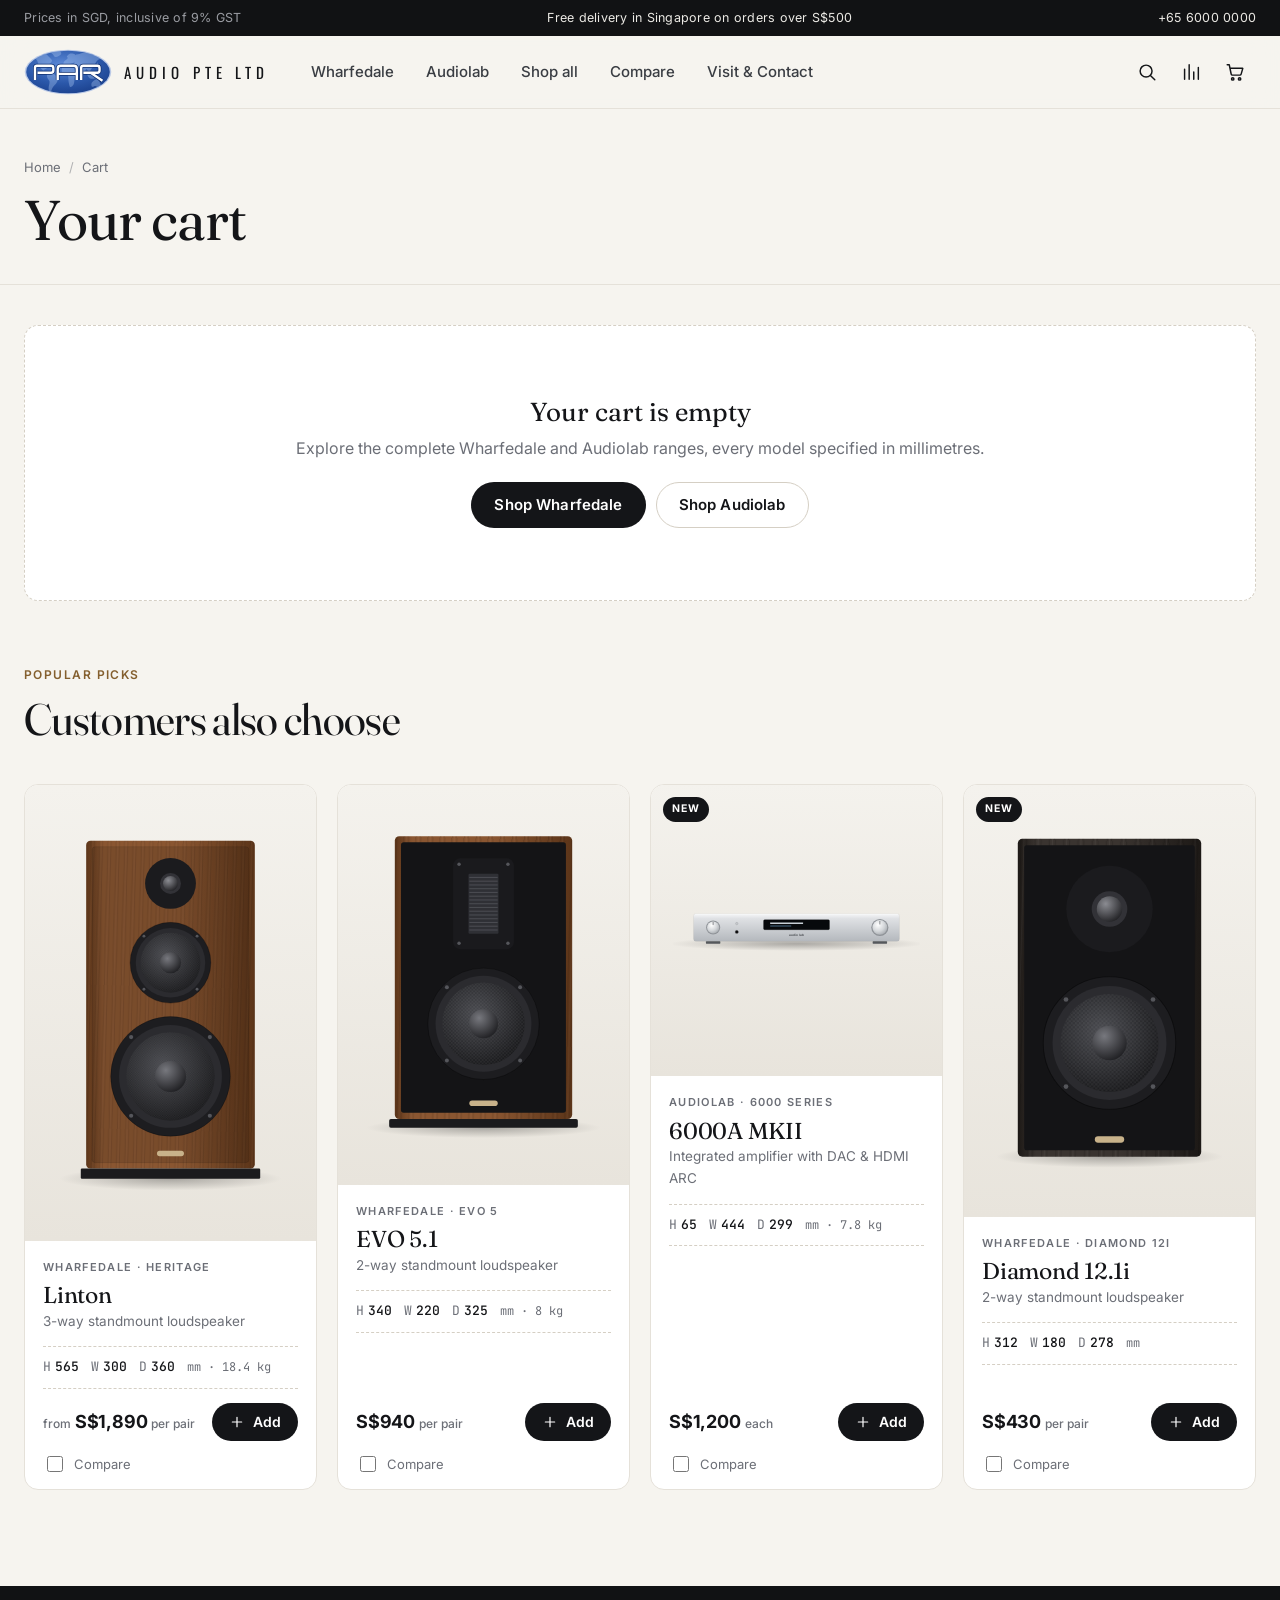
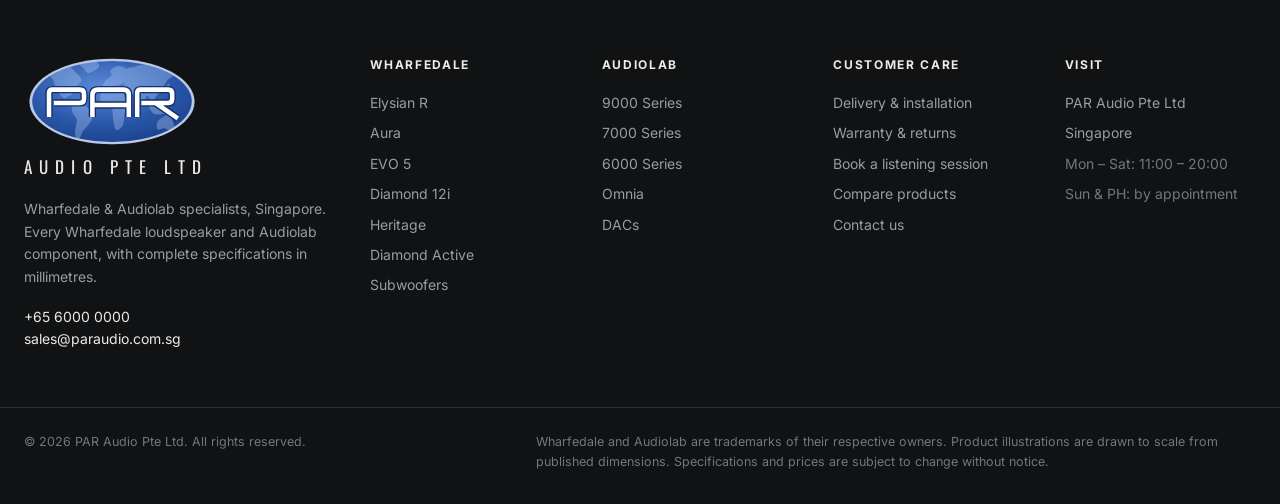
==== commit ed1da443: "Use the PAR Audio Pte Ltd globe logo across the site Recreate the company logo (blue globe oval with" ====
--- a/cart.html
+++ b/cart.html
@@ -10,7 +10,7 @@
   <link rel="icon" href="assets/img/favicon.svg" type="image/svg+xml">
   <link rel="preconnect" href="https://fonts.googleapis.com">
   <link rel="preconnect" href="https://fonts.gstatic.com" crossorigin>
-  <link rel="stylesheet" href="https://fonts.googleapis.com/css2?family=Fraunces:ital,opsz,wght@0,9..144,300..600;1,9..144,300..600&family=Inter:wght@400;500;600;700&family=JetBrains+Mono:wght@400;500&display=swap">
+  <link rel="stylesheet" href="https://fonts.googleapis.com/css2?family=Fraunces:ital,opsz,wght@0,9..144,300..600;1,9..144,300..600&family=Inter:wght@400;500;600;700&family=Oswald:wght@400&family=JetBrains+Mono:wght@400;500&display=swap">
   <link rel="stylesheet" href="assets/css/styles.css">
 </head>
 <body data-page="cart">
--- a/assets/css/styles.css
+++ b/assets/css/styles.css
@@ -132,12 +132,12 @@
 .header-inner { display: flex; align-items: center; gap: 28px; height: var(--header-h); }
 .nav-toggle { display: none; }
 
-.logo { display: inline-flex; align-items: center; gap: 11px; color: var(--ink); flex-shrink: 0; }
-.logo-mark { width: 36px; height: 36px; }
-.logo-text { display: flex; flex-direction: column; line-height: 1; }
-.logo-word { font-family: var(--f-display); font-size: 22px; font-weight: 600; letter-spacing: .01em; }
-.logo-word span { font-weight: 400; font-style: italic; }
-.logo-sub { margin-top: 4px; font-size: 9.5px; font-weight: 600; letter-spacing: .32em; text-transform: uppercase; color: var(--muted); }
+.logo { display: inline-flex; align-items: center; gap: 12px; color: var(--ink); flex-shrink: 0; }
+.logo-mark { width: 88px; height: 46px; display: block; }
+.logo-sub { font-family: 'Oswald', 'Arial Narrow', 'Roboto Condensed', var(--f-body); font-size: 15px; font-weight: 400; letter-spacing: .34em; text-transform: uppercase; color: var(--ink); white-space: nowrap; }
+.logo-stacked { flex-direction: column; align-items: center; gap: 8px; }
+.logo-stacked .logo-mark { width: 168px; height: 87px; }
+.logo-stacked .logo-sub { font-size: 17px; letter-spacing: .42em; margin-right: -.42em; }
 
 .primary-nav { flex: 1; }
 .nav-list { display: flex; align-items: center; gap: 4px; }
@@ -171,7 +171,8 @@
 .mega-feature span { position: absolute; left: 18px; top: 16px; font-family: var(--f-display); font-size: 22px; }
 .mega-feature em { display: block; font-family: var(--f-body); font-style: normal; font-size: 11px; font-weight: 600; letter-spacing: .12em; text-transform: uppercase; color: var(--accent-strong); margin-bottom: 4px; }
 
-.header-actions { display: flex; align-items: center; gap: 2px; margin-left: auto; }
+.header-actions { display: flex; align-items: center; gap: 2px; margin-left: auto; flex-shrink: 0; }
+.header-main .icon-btn { flex-shrink: 0; }
 
 /* ---------------------------------------------------------------------
    Sections & headings
@@ -629,7 +630,7 @@
    --------------------------------------------------------------------- */
 #site-footer { background: var(--dark); color: var(--on-dark-muted); padding-top: 72px; }
 #site-footer .logo { color: var(--on-dark); }
-#site-footer .logo-sub { color: var(--on-dark-muted); }
+#site-footer .logo-sub { color: var(--on-dark); }
 .footer-grid { display: grid; grid-template-columns: 1.6fr repeat(4, 1fr); gap: 40px; padding-bottom: 56px; }
 .footer-brand p { margin-top: 18px; font-size: 14px; max-width: 340px; }
 .footer-contact a { color: var(--on-dark); }
@@ -758,6 +759,9 @@
 
 @media (max-width: 720px) {
   :root { --gutter: 16px; }
+  .header-main .logo { flex-direction: column; align-items: center; gap: 3px; }
+  .header-main .logo-mark { width: 70px; height: 36px; }
+  .header-main .logo-sub { font-size: 9px; letter-spacing: .28em; margin-right: -.28em; }
   .topbar-inner > span:first-child { font-size: 11.5px; }
   .grid, .grid-3 { grid-template-columns: repeat(2, minmax(0, 1fr)); gap: 12px; }
   .card-media { padding: 14px; }
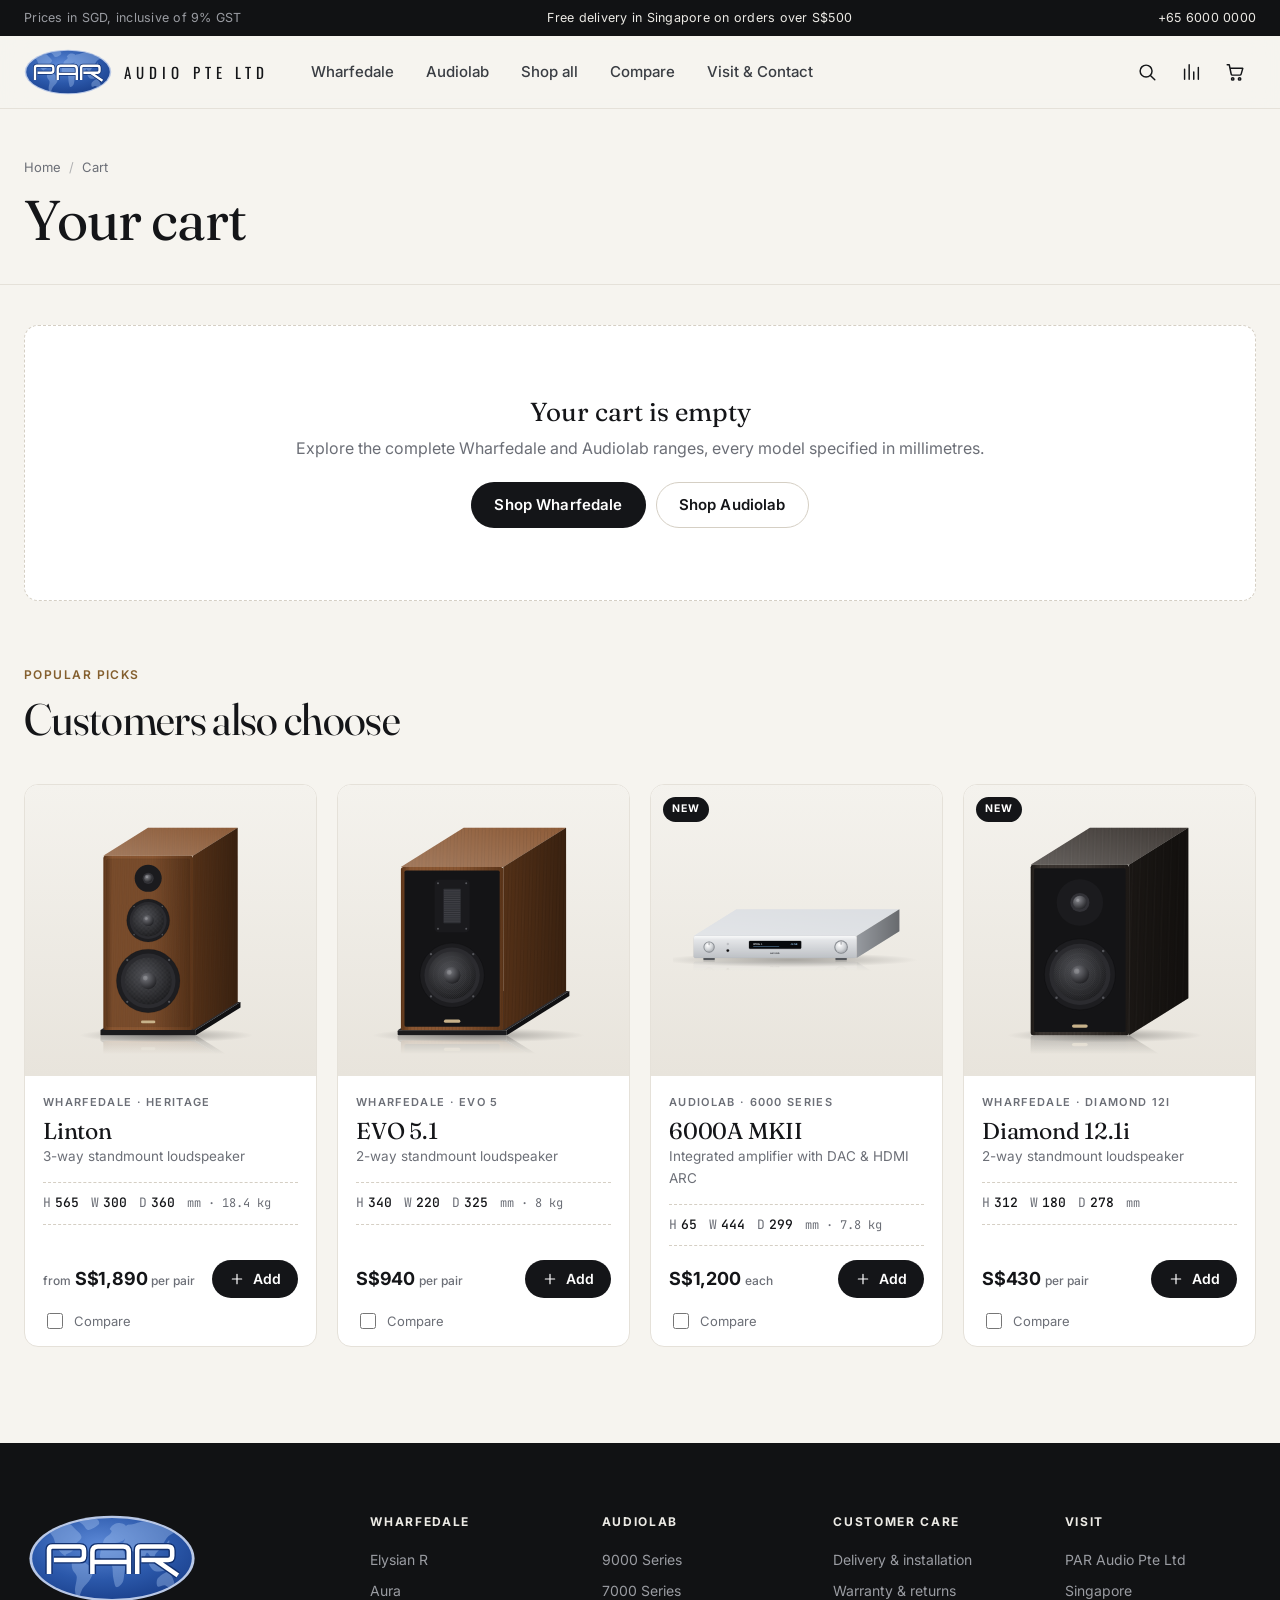
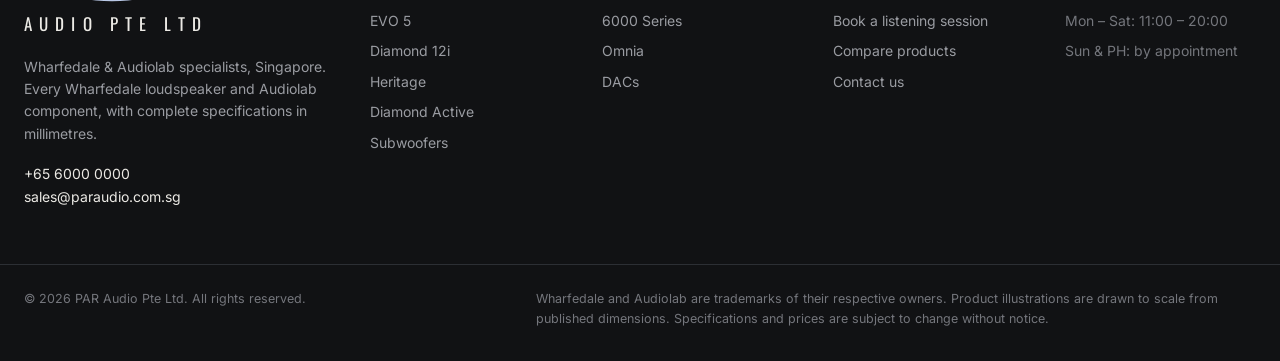
==== commit ae6446a2: "Richer product imagery, image gallery and photo support - Illustrations: three-quarter view with tru" ====
--- a/cart.html
+++ b/cart.html
@@ -31,6 +31,7 @@
 
   <script src="assets/js/data.js"></script>
   <script src="assets/js/render.js"></script>
+  <script src="assets/js/photos.js"></script>
   <script src="assets/js/app.js"></script>
   <script src="assets/js/pages/cart.js"></script>
 </body>
--- a/assets/css/styles.css
+++ b/assets/css/styles.css
@@ -285,8 +285,13 @@
 }
 .card:hover { box-shadow: var(--shadow); border-color: var(--line-2); transform: translateY(-2px); }
 .card-media { position: relative; display: block; aspect-ratio: 1 / 1; padding: 22px; background: linear-gradient(180deg, var(--stage-a), var(--stage-b)); }
+.cm-view { position: absolute; inset: 22px; transition: opacity .35s ease; }
+.cm-front { opacity: 0; }
+.card:hover .cm-angle { opacity: 0; }
+.card:hover .cm-front { opacity: 1; }
 .card-svg { width: 100%; height: 100%; transition: transform .4s cubic-bezier(.2,.7,.2,1); }
-.card:hover .card-svg { transform: scale(1.035); }
+.card:hover .card-svg { transform: scale(1.03); }
+@media (hover: none) { .cm-front { display: none; } .card:hover .cm-angle { opacity: 1; } }
 .card-badges { position: absolute; top: 12px; left: 12px; display: flex; gap: 6px; z-index: 1; }
 .badge {
   display: inline-block; padding: 4px 9px; border-radius: 999px; background: var(--ink); color: #fff;
@@ -765,6 +770,7 @@
   .topbar-inner > span:first-child { font-size: 11.5px; }
   .grid, .grid-3 { grid-template-columns: repeat(2, minmax(0, 1fr)); gap: 12px; }
   .card-media { padding: 14px; }
+  .cm-view { inset: 14px; }
   .card-body { padding: 14px 12px 12px; }
   .card-title { font-size: 19px; }
   .card-type { font-size: 12.5px; }
@@ -816,3 +822,54 @@
   *, *::before, *::after { transition: none !important; animation: none !important; scroll-behavior: auto !important; }
 }
 .form-card { scroll-margin-top: calc(var(--header-h) + 60px); }
+
+/* ---------------------------------------------------------------------
+   Product gallery & zoom
+   --------------------------------------------------------------------- */
+.pdp-gallery { display: grid; grid-template-columns: repeat(6, minmax(0, 1fr)); gap: 10px; margin-top: 12px; }
+.g-thumb {
+  display: flex; flex-direction: column; gap: 6px; padding: 6px 6px 8px; border-radius: 12px; border: 1px solid var(--line);
+  background: var(--surface); color: var(--muted); transition: border-color .2s, color .2s;
+}
+.g-thumb:hover { border-color: var(--line-2); color: var(--ink); }
+.g-thumb[aria-pressed="true"] { border: 2px solid var(--ink); padding: 5px 5px 7px; color: var(--ink); }
+.g-img { display: block; aspect-ratio: 1 / 1; border-radius: 8px; background: linear-gradient(180deg, var(--stage-a), var(--stage-b)); padding: 4px; color: var(--ink); overflow: hidden; }
+.g-img svg { width: 100%; height: 100%; }
+.g-label { font-size: 11.5px; font-weight: 600; text-align: center; white-space: nowrap; overflow: hidden; text-overflow: ellipsis; }
+.pdp-stage.is-drawing { background: var(--surface); }
+.stage-nav, .stage-zoom {
+  position: absolute; display: grid; place-items: center; width: 40px; height: 40px; border-radius: 999px; border: 1px solid var(--line);
+  background: rgba(255,255,255,.85); color: var(--ink); font-size: 24px; line-height: 1; opacity: 0; transition: opacity .2s, background .2s;
+}
+.pdp-stage:hover .stage-nav, .pdp-stage:hover .stage-zoom, .stage-nav:focus-visible, .stage-zoom:focus-visible { opacity: 1; }
+.stage-nav:hover, .stage-zoom:hover { background: #fff; }
+.stage-nav.prev { left: 14px; top: 50%; transform: translateY(-50%); }
+.stage-nav.next { right: 14px; top: 50%; transform: translateY(-50%); }
+.stage-zoom { right: 14px; top: 14px; }
+.stage-zoom svg { width: 18px; height: 18px; fill: none; stroke: currentColor; stroke-width: 1.8; stroke-linecap: round; }
+@media (hover: none) { .stage-nav, .stage-zoom { opacity: 1; } }
+.pdp-stage .lu-h, .zoom .lu-h { fill: var(--accent-strong); font-family: var(--f-mono); font-weight: 500; }
+.pdp-stage .lu-name, .zoom .lu-name { fill: var(--ink); font-family: var(--f-body); font-weight: 600; }
+.pdp-stage .lu-sub, .zoom .lu-sub, .g-img .lu-sub { fill: var(--muted); font-family: var(--f-body); }
+.pdp-stage .lu-ground, .zoom .lu-ground, .g-img .lu-ground { stroke: var(--ink); stroke-opacity: .5; stroke-width: 1; }
+.g-img .lu-h, .g-img .lu-name { fill: var(--ink); }
+.pdp-stage .dim-svg .dim-line, .zoom .dim-line, .g-img .dim-line, .pdp-stage .dim-ext, .zoom .dim-ext, .g-img .dim-ext { stroke: var(--accent-strong); fill: none; }
+.zoom .dim-arrow, .g-img .dim-arrow { fill: var(--accent-strong); }
+.zoom .dim-text, .g-img .dim-text { fill: var(--ink); font-family: var(--f-mono); }
+.zoom .view-label, .g-img .view-label { fill: var(--muted); font-family: var(--f-body); font-weight: 700; letter-spacing: .18em; }
+.zoom { width: min(1100px, 94vw); height: min(860px, 90vh); max-width: none; max-height: none; padding: 0; border: 0; border-radius: var(--radius); background: linear-gradient(180deg, var(--stage-a), var(--stage-b)); color: var(--ink); }
+.zoom::backdrop { background: rgba(17, 18, 20, .7); backdrop-filter: blur(3px); }
+.zoom-inner { position: relative; display: flex; flex-direction: column; height: 100%; padding: 40px; }
+.zoom-svg, .zoom .dim-svg, .zoom .scale-svg { flex: 1; min-height: 0; width: 100%; height: 100%; }
+.zoom p { margin-top: 12px; text-align: center; font-size: 13px; color: var(--muted); }
+.zoom-close { position: absolute; top: 12px; right: 12px; background: #fff; }
+@media (max-width: 720px) {
+  .pdp-gallery { grid-template-columns: repeat(3, minmax(0, 1fr)); }
+  .zoom-inner { padding: 20px 12px; }
+}
+
+/* Product photographs (listed in assets/js/photos.js) */
+.prod-photo { display: block; width: 100%; height: 100%; object-fit: contain; mix-blend-mode: multiply; }
+.pdp-stage .prod-photo, .zoom .prod-photo { position: absolute; inset: 48px; width: calc(100% - 96px); height: calc(100% - 96px); }
+.zoom .prod-photo { position: static; flex: 1; min-height: 0; width: 100%; height: 100%; }
+@media (max-width: 720px) { .pdp-stage .prod-photo { inset: 24px; width: calc(100% - 48px); height: calc(100% - 48px); } }
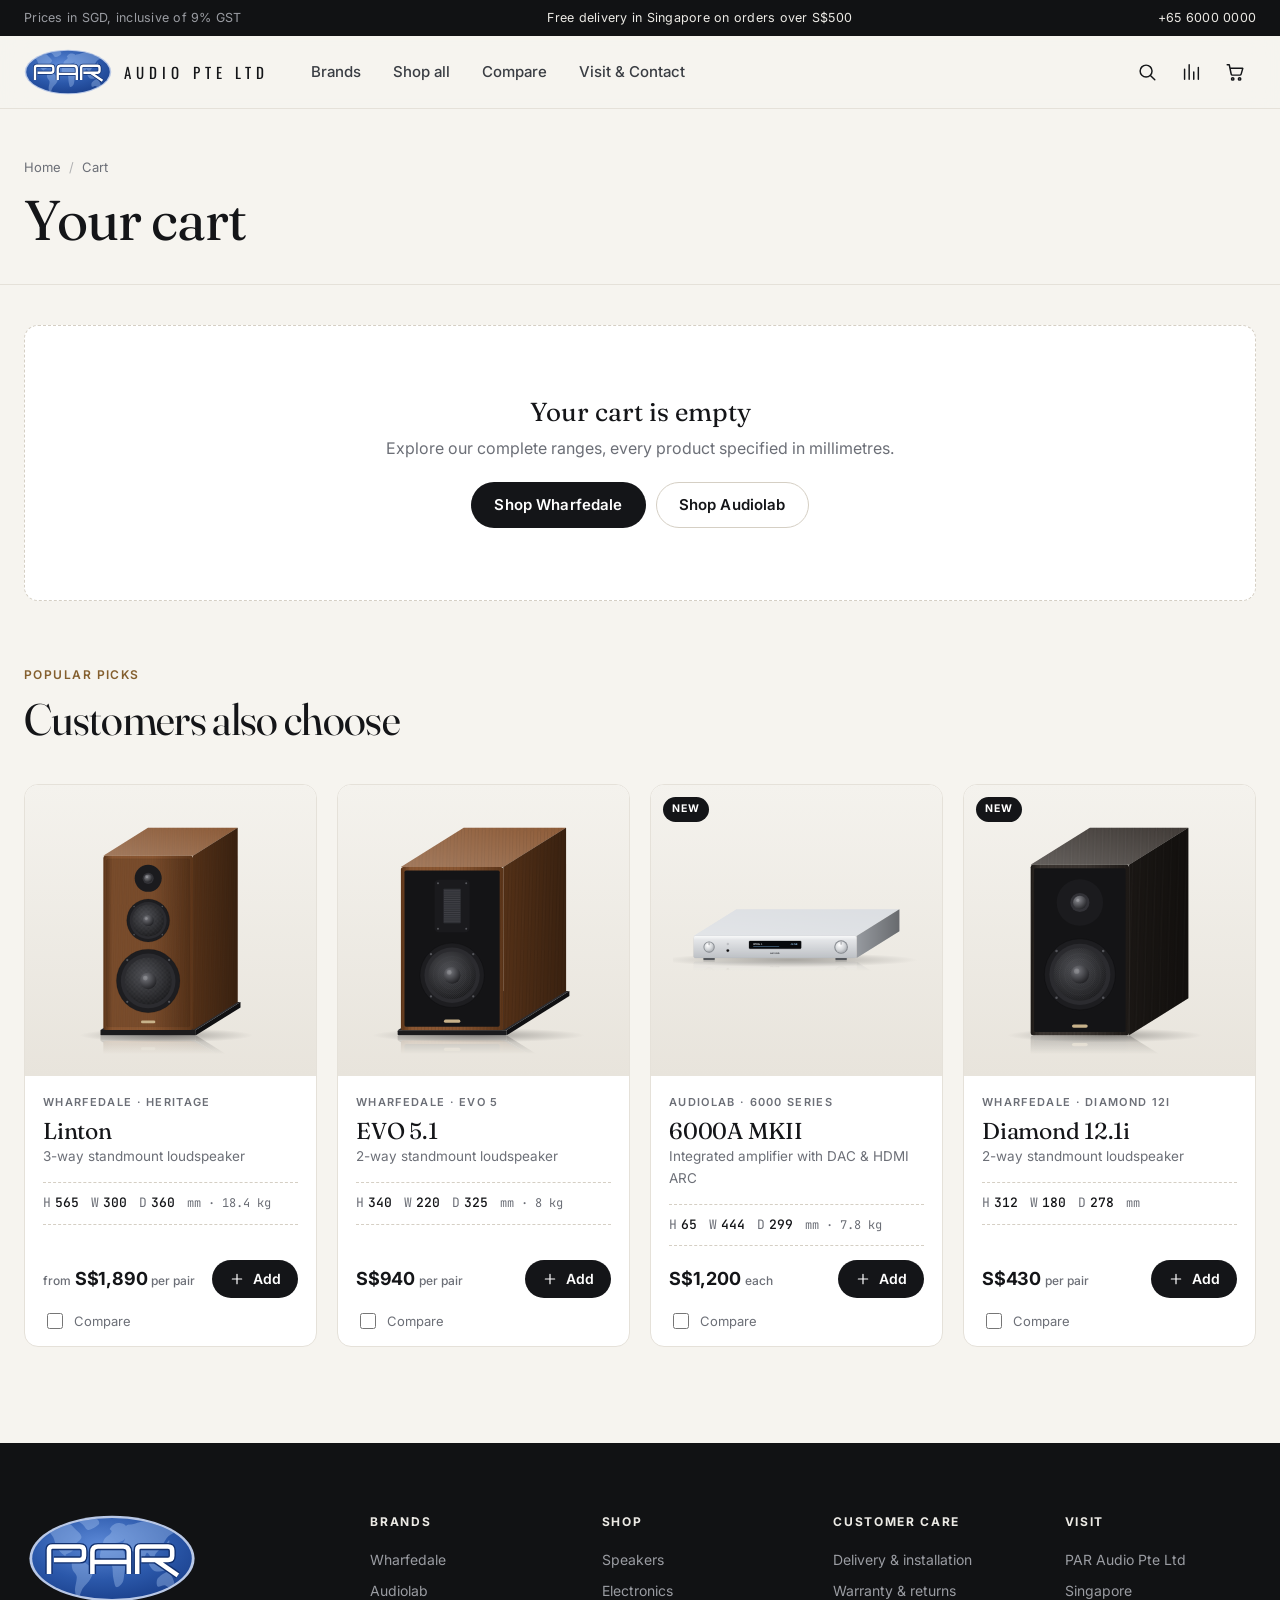
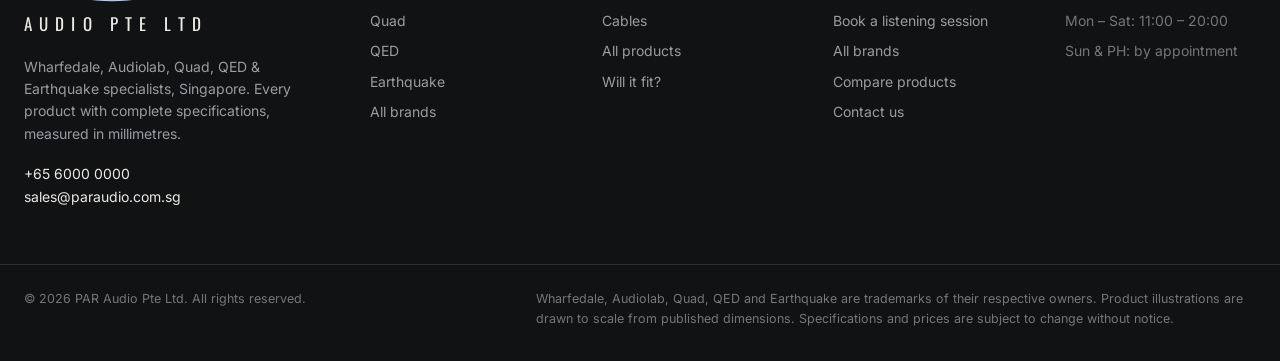
==== commit 7d850a2f: "Add Quad, QED and Earthquake products Add 19 products across three new brands, each with specificati" ====
--- a/cart.html
+++ b/cart.html
@@ -4,7 +4,7 @@
   <meta charset="utf-8">
   <meta name="viewport" content="width=device-width, initial-scale=1">
   <title>Your cart — PAR Audio Pte Ltd</title>
-  <meta name="description" content="Review your Wharfedale and Audiolab selection and send your order request to PAR Audio Pte Ltd.">
+  <meta name="description" content="Review your selection and send your order request to PAR Audio Pte Ltd.">
   <meta name="theme-color" content="#111214">
   <meta name="robots" content="noindex">
   <link rel="icon" href="assets/img/favicon.svg" type="image/svg+xml">
--- a/assets/css/styles.css
+++ b/assets/css/styles.css
@@ -873,3 +873,68 @@
 .pdp-stage .prod-photo, .zoom .prod-photo { position: absolute; inset: 48px; width: calc(100% - 96px); height: calc(100% - 96px); }
 .zoom .prod-photo { position: static; flex: 1; min-height: 0; width: 100%; height: 100%; }
 @media (max-width: 720px) { .pdp-stage .prod-photo { inset: 24px; width: calc(100% - 48px); height: calc(100% - 48px); } }
+
+/* ---------------------------------------------------------------------
+   Brands menu & "Find all brands" page
+   --------------------------------------------------------------------- */
+.mega-brand { display: flex; align-items: baseline; gap: 10px; margin-bottom: 10px; font-family: var(--f-display); font-size: 24px; color: var(--ink); }
+.mega-brand span { font-family: var(--f-body); font-size: 12px; color: var(--muted); }
+.mega-brand:hover { color: var(--accent-strong); }
+.mega-all { display: flex; flex-direction: column; justify-content: flex-end; align-items: flex-start; gap: 10px; padding: 24px; min-height: 220px; }
+.mega-feature.mega-all span { position: static; }
+.mega-feature.mega-all > span:first-child { font-family: var(--f-display); font-size: 30px; line-height: 1.1; }
+.mega-feature.mega-all .mega-all-list { font-family: var(--f-body); font-size: 14px; color: var(--muted); }
+.mega-feature.mega-all .link-arrow { font-family: var(--f-body); font-size: 14px; }
+
+.brand-index { display: flex; flex-wrap: wrap; gap: 10px; padding: 28px 0 8px; }
+.brand-index a { display: inline-flex; align-items: center; gap: 8px; padding: 9px 16px; border-radius: 999px; border: 1px solid var(--line-2); background: var(--surface); font-weight: 600; font-size: 14px; }
+.brand-index a:hover { border-color: var(--ink); }
+.brand-index span { font-family: var(--f-mono); font-size: 12px; font-weight: 500; color: var(--muted); }
+.brands-list { display: grid; gap: 56px; padding: 28px 0 96px; }
+.brand-block { scroll-margin-top: calc(var(--header-h) + 60px); }
+.brand-hero {
+  display: grid; grid-template-columns: minmax(0, 1fr) minmax(0, 1.1fr); gap: 32px; align-items: center;
+  padding: 40px; border-radius: var(--radius); background: linear-gradient(160deg, #22252a, #0f1012 70%); color: var(--on-dark);
+}
+.brand-hero .eyebrow { color: #d6b98a; }
+.brand-hero h2 { font-family: var(--f-display); font-size: clamp(36px, 4vw, 52px); font-weight: 400; letter-spacing: -.02em; margin: 10px 0 14px; }
+.brand-blurb { color: var(--on-dark-muted); max-width: 480px; }
+.brand-stats { display: flex; gap: 18px; margin: 18px 0 24px; font-size: 13px; color: var(--on-dark-muted); }
+.brand-stats b { color: #fff; }
+.brand-hero .btn-dark { background: #fff; color: var(--ink); }
+.brand-hero .btn-dark:hover { background: var(--accent-soft); }
+.brand-visual { height: 280px; }
+.brand-visual svg { width: 100%; height: 100%; }
+.brand-visual .lu-ground { stroke: rgba(255,255,255,.2); }
+.range-grid { display: grid; grid-template-columns: repeat(auto-fill, minmax(230px, 1fr)); gap: 14px; margin-top: 14px; }
+.range-card { display: flex; flex-direction: column; border-radius: var(--radius); border: 1px solid var(--line); background: var(--surface); overflow: hidden; transition: border-color .2s, box-shadow .2s, transform .2s; }
+.range-card:hover { border-color: var(--line-2); box-shadow: var(--shadow); transform: translateY(-2px); }
+.rc-media { display: block; height: 170px; padding: 14px; background: linear-gradient(180deg, var(--stage-a), var(--stage-b)); }
+.rc-media svg, .rc-media img { width: 100%; height: 100%; }
+.rc-body { display: flex; flex-direction: column; gap: 6px; padding: 16px 18px 18px; }
+.rc-body strong { font-family: var(--f-display); font-size: 22px; font-weight: 400; }
+.rc-body > span { font-size: 13.5px; color: var(--muted); }
+.rc-body em { display: inline-flex; align-items: center; gap: 6px; margin-top: 4px; font-style: normal; font-size: 13px; font-weight: 600; }
+.rc-body em svg { width: 16px; height: 16px; fill: none; stroke: currentColor; stroke-width: 1.8; }
+@media (max-width: 980px) {
+  .brand-hero { grid-template-columns: 1fr; padding: 28px 22px; }
+  .brand-visual { height: 200px; }
+  .mega-brand { font-size: 20px; }
+  .mega-all { display: flex; min-height: 0; padding: 16px; grid-column: 1 / -1; }
+}
+
+/* Smaller brand panels (third row on the home page) */
+.brand-grid-3 { grid-column: 1 / -1; display: grid; grid-template-columns: repeat(3, minmax(0, 1fr)); gap: 24px; }
+.brand-panel.small { padding: 30px; }
+.brand-panel.small h3 { font-size: 34px; }
+.brand-panel.small .bp-visual { height: 200px; }
+.brand-panel.small p { font-size: 14.5px; }
+.brand-panel.quad { background: linear-gradient(160deg, #1f2430, #0e1015 70%); }
+.brand-panel.qed { background: linear-gradient(160deg, #2a1c1c, #110d0d 70%); }
+.brand-panel.earthquake { background: linear-gradient(160deg, #1d2620, #0d110e 70%); }
+.card-measures { display: grid; gap: 4px; }
+.card-measures div { justify-content: space-between; }
+.card-measures dt { font-family: var(--f-body); font-size: 12px; }
+.keydims-measures { grid-template-columns: repeat(2, 1fr); }
+.keydims-measures strong { font-size: 18px; }
+@media (max-width: 980px) { .brand-grid-3 { grid-template-columns: 1fr; } }
